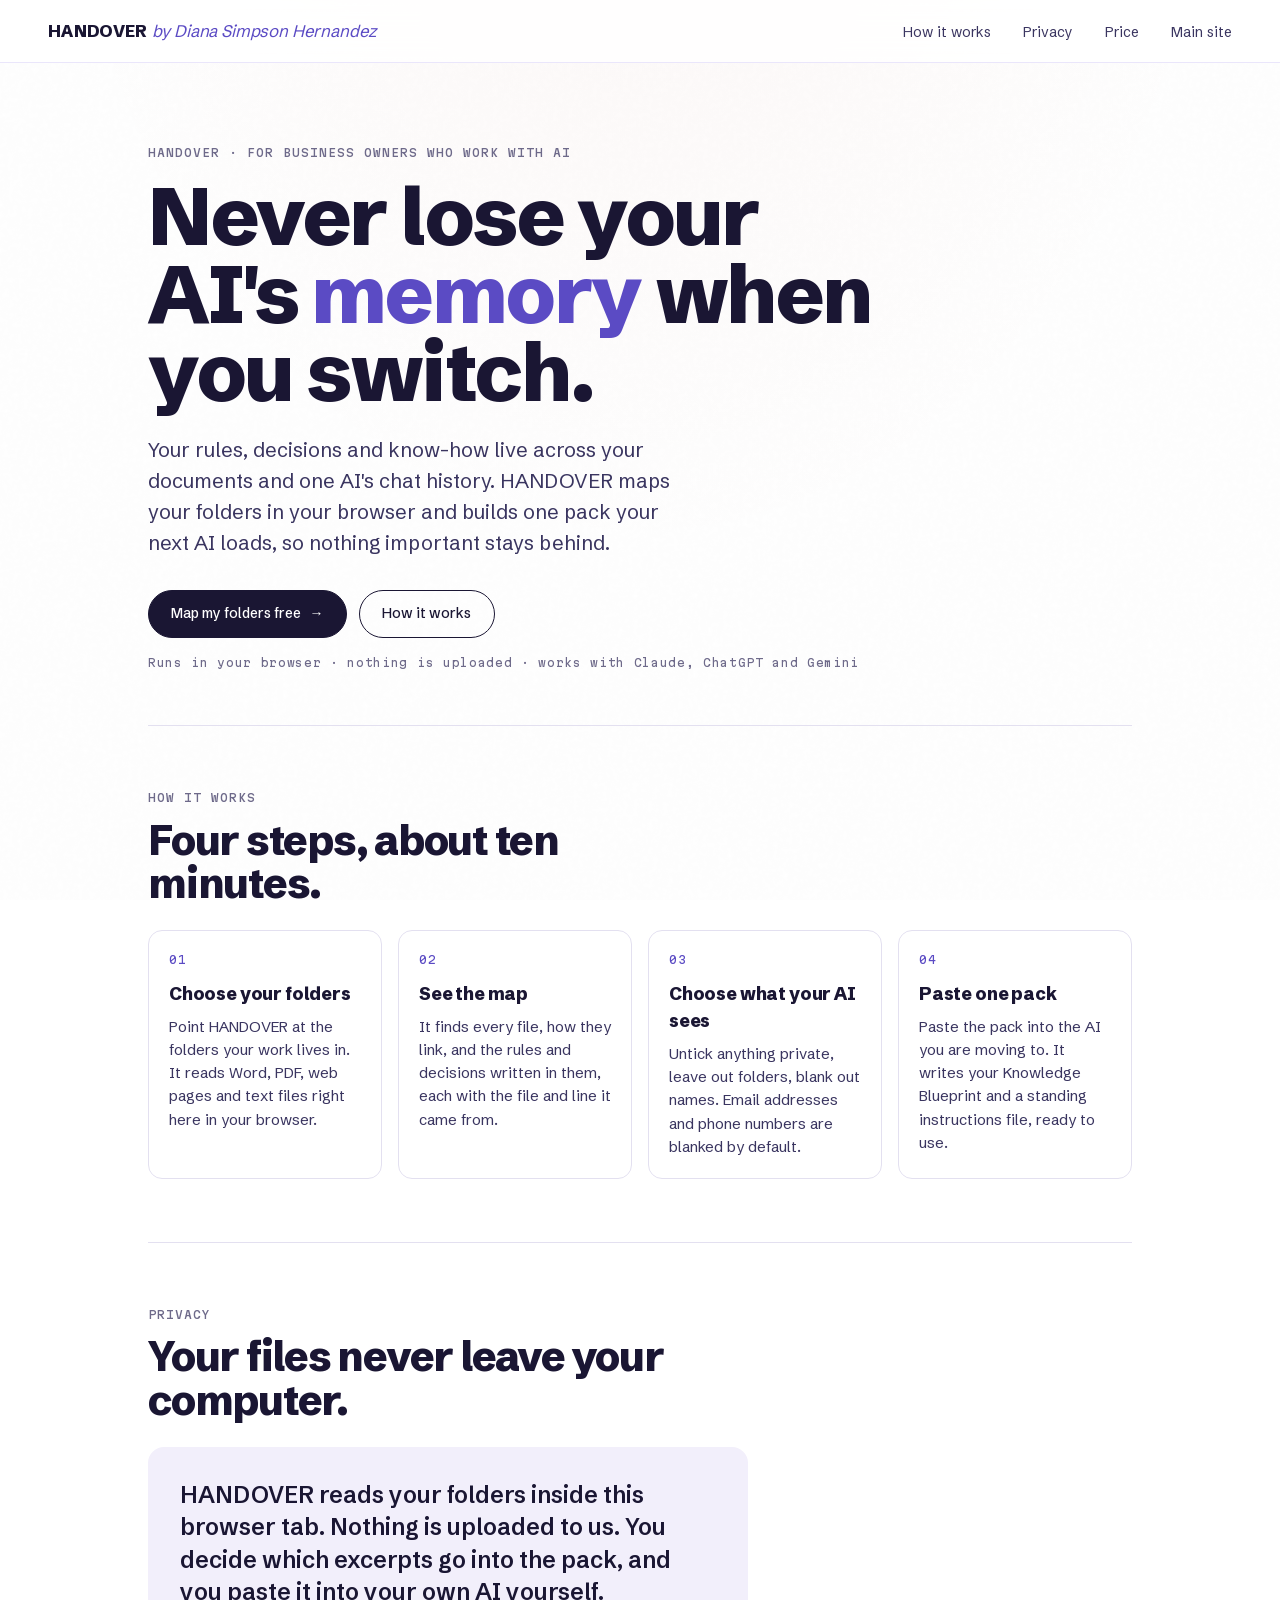
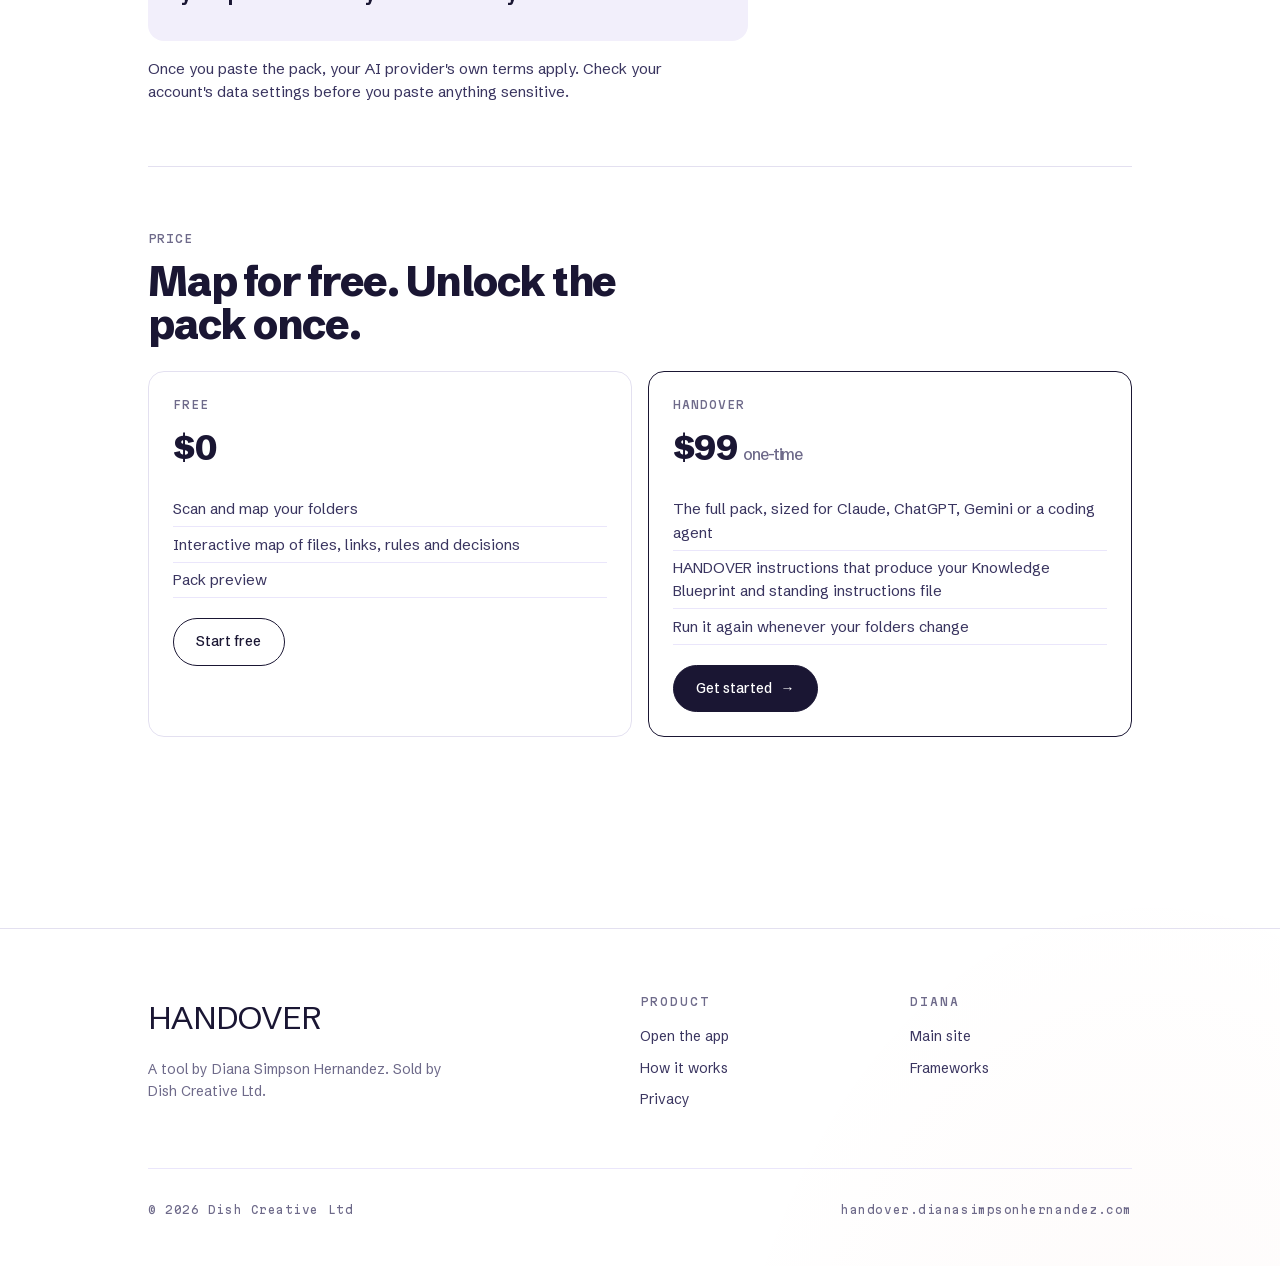
==== index.html @ c53a6328 "HANDOVER v0.1" ====
<!DOCTYPE html>
<html lang="en">
<head>
<meta charset="UTF-8">
<meta name="viewport" content="width=device-width, initial-scale=1.0">
<title>HANDOVER — never lose your AI's memory when you switch models</title>
<meta name="description" content="HANDOVER maps your folders in your browser and builds one pack your next AI loads, so your rules, decisions and know-how move with you. Nothing is uploaded.">
<meta property="og:title" content="HANDOVER — never lose your AI's memory when you switch models">
<meta property="og:description" content="Map your folders in your browser. Paste one pack into your next AI. Nothing is uploaded.">
<link rel="icon" href="/favicon.ico">
<link rel="stylesheet" href="/assets/css/main.css">
<link rel="stylesheet" href="/assets/css/handover.css">
</head>
<body>
<nav class="nav">
  <div class="nav-inner">
    <a href="/" class="nav-mark"><b>HANDOVER</b> <span>by Diana Simpson Hernandez</span></a>
    <ul class="nav-links">
      <li><a href="#how">How it works</a></li>
      <li><a href="#privacy">Privacy</a></li>
      <li><a href="#price">Price</a></li>
      <li><a href="https://dianasimpsonhernandez.com/">Main site</a></li>
    </ul>
  </div>
</nav>

<main class="wrap">
  <section class="hx-hero">
    <div class="eyebrow">HANDOVER · for business owners who work with AI</div>
    <h1>Never lose your AI's <em>memory</em> when you switch.</h1>
    <p class="lead">Your rules, decisions and know-how live across your documents and one AI's chat history. HANDOVER maps your folders in your browser and builds one pack your next AI loads, so nothing important stays behind.</p>
    <div class="hx-cta">
      <a class="btn btn-primary" href="/app/">Map my folders free <span class="arrow">→</span></a>
      <a class="btn" href="#how">How it works</a>
    </div>
    <p class="hx-note" style="margin-top:1rem">Runs in your browser · nothing is uploaded · works with Claude, ChatGPT and Gemini</p>
  </section>

  <section class="hx-section" id="how">
    <div class="eyebrow">How it works</div>
    <h2>Four steps, about ten minutes.</h2>
    <div class="hx-steps">
      <div class="hx-step"><h3>Choose your folders</h3><p>Point HANDOVER at the folders your work lives in. It reads Word, PDF, web pages and text files right here in your browser.</p></div>
      <div class="hx-step"><h3>See the map</h3><p>It finds every file, how they link, and the rules and decisions written in them, each with the file and line it came from.</p></div>
      <div class="hx-step"><h3>Choose what your AI sees</h3><p>Untick anything private, leave out folders, blank out names. Email addresses and phone numbers are blanked by default.</p></div>
      <div class="hx-step"><h3>Paste one pack</h3><p>Paste the pack into the AI you are moving to. It writes your Knowledge Blueprint and a standing instructions file, ready to use.</p></div>
    </div>
  </section>

  <section class="hx-section" id="privacy">
    <div class="eyebrow">Privacy</div>
    <h2>Your files never leave your computer.</h2>
    <p class="hx-promise">HANDOVER reads your folders inside this browser tab. Nothing is uploaded to us. You decide which excerpts go into the pack, and you paste it into your own AI yourself.</p>
    <p style="margin-top:1rem;color:var(--ink-soft);max-width:60ch;font-size:15px">Once you paste the pack, your AI provider's own terms apply. Check your account's data settings before you paste anything sensitive.</p>
  </section>

  <section class="hx-section" id="price">
    <div class="eyebrow">Price</div>
    <h2>Map for free. Unlock the pack once.</h2>
    <div class="hx-price">
      <div class="hx-tier">
        <div class="eyebrow">Free</div>
        <div class="amt">$0</div>
        <ul><li>Scan and map your folders</li><li>Interactive map of files, links, rules and decisions</li><li>Pack preview</li></ul>
        <a class="btn" href="/app/">Start free</a>
      </div>
      <div class="hx-tier pro">
        <div class="eyebrow">HANDOVER</div>
        <div class="amt">$99 <span style="font-size:1rem;font-weight:500;color:var(--muted)">one-time</span></div>
        <ul><li>The full pack, sized for Claude, ChatGPT, Gemini or a coding agent</li><li>HANDOVER instructions that produce your Knowledge Blueprint and standing instructions file</li><li>Run it again whenever your folders change</li></ul>
        <a class="btn btn-primary" href="/app/">Get started <span class="arrow">→</span></a>
      </div>
    </div>
  </section>
</main>

<footer class="footer">
  <div class="wrap">
    <div class="footer-grid" style="grid-template-columns:2fr 1fr 1fr">
      <div>
        <div class="footer-mark">HANDOVER</div>
        <p style="font-size:14px;color:var(--muted);max-width:34ch">A tool by Diana Simpson Hernandez. Sold by Dish Creative Ltd.</p>
      </div>
      <div><h4>Product</h4><ul><li><a href="/app/">Open the app</a></li><li><a href="#how">How it works</a></li><li><a href="#privacy">Privacy</a></li></ul></div>
      <div><h4>Diana</h4><ul><li><a href="https://dianasimpsonhernandez.com/">Main site</a></li><li><a href="https://frameworks.dianasimpsonhernandez.com/">Frameworks</a></li></ul></div>
    </div>
    <div class="footer-meta"><span>© 2026 Dish Creative Ltd</span><span>handover.dianasimpsonhernandez.com</span></div>
  </div>
</footer>
</body>
</html>
---- assets/css/main.css ----
/* ============================================
   DIANA SIMPSON HERNANDEZ — DESIGN SYSTEM
   Editorial · Minimal · AI-Native
   ============================================ */

@import url('/assets/fonts/fonts.css');

:root {
  --font-display: 'Schibsted Grotesk', system-ui, sans-serif;
  --font-body: 'Schibsted Grotesk', -apple-system, sans-serif;
  --font-mono: 'Martian Mono', ui-monospace, monospace;

  --paper: #ffffff;
  --paper-warm: #F2EFFB;
  --ink: #1A1633;
  --ink-soft: #3A3560;
  --muted: #6E6A8A;
  --rule: #E3E0F0;
  --rule-soft: #EAE6FB;
  --accent: #5B4BC4; --coral: #F96167; --coral-ink: #B3252B; --violet: #8A7BE8; --pop: #D9D1FF;
  --accent-soft: #EAE6FB;

  --max-w: 1280px;
  --gutter: clamp(1.25rem, 4vw, 3rem);
  --ease: cubic-bezier(0.2, 0.6, 0.2, 1);
}

* { box-sizing: border-box; margin: 0; padding: 0; }

html {
  scroll-behavior: smooth;
  -webkit-font-smoothing: antialiased;
  -moz-osx-font-smoothing: grayscale;
}

body {
  font-family: var(--font-body);
  font-weight: 400;
  font-size: 17px;
  line-height: 1.55;
  color: var(--ink);
  background: var(--paper);
  background-image:
    radial-gradient(ellipse 80% 50% at 50% -10%, rgba(200,70,44,0.04), transparent 60%),
    radial-gradient(ellipse 60% 40% at 90% 110%, rgba(200,70,44,0.03), transparent 60%);
  min-height: 100vh;
  overflow-x: hidden;
}

body::before {
  content: '';
  position: fixed;
  inset: 0;
  pointer-events: none;
  z-index: 1;
  opacity: 0.4;
  background-image: url("data:image/svg+xml,%3Csvg viewBox='0 0 200 200' xmlns='http://www.w3.org/2000/svg'%3E%3Cfilter id='n'%3E%3CfeTurbulence type='fractalNoise' baseFrequency='0.9' numOctaves='2'/%3E%3CfeColorMatrix values='0 0 0 0 0.1, 0 0 0 0 0.1, 0 0 0 0 0.1, 0 0 0 0.05 0'/%3E%3C/filter%3E%3Crect width='100%25' height='100%25' filter='url(%23n)'/%3E%3C/svg%3E");
  mix-blend-mode: multiply;
}

a { color: inherit; text-decoration: none; }

.container {
  max-width: var(--max-w);
  margin: 0 auto;
  padding: 0 var(--gutter);
  position: relative;
  z-index: 2;
}

.eyebrow {
  font-family: var(--font-mono);
  font-size: 11px;
  font-weight: 500;
  letter-spacing: 0.18em;
  text-transform: uppercase;
  color: var(--muted);
}

.lede {
  font-family: var(--font-display);
  font-weight: 300;
  font-size: clamp(1.25rem, 2.2vw, 1.6rem);
  line-height: 1.35;
  font-style: italic;
  color: var(--ink-soft);
}

/* NAV */
.nav {
  position: sticky;
  top: 0;
  z-index: 100;
  backdrop-filter: blur(12px);
  -webkit-backdrop-filter: blur(12px);
  background: rgba(246, 244, 239, 0.78);
  border-bottom: 1px solid var(--rule-soft);
}
.nav-inner {
  display: flex;
  align-items: center;
  justify-content: space-between;
  padding: 1.1rem var(--gutter);
  max-width: var(--max-w);
  margin: 0 auto;
}
.nav-mark {
  font-family: var(--font-display);
  font-weight: 400;
  font-size: 1.05rem;
  letter-spacing: -0.01em;
}
.nav-mark span { font-style: italic; color: var(--accent); }
.nav-links {
  display: flex;
  gap: 2rem;
  list-style: none;
}
.nav-links a {
  font-size: 14px;
  color: var(--ink-soft);
  position: relative;
  transition: color 0.2s var(--ease);
}
.nav-links a:hover { color: var(--accent); }
.nav-links a::after {
  content: '';
  position: absolute;
  left: 0; bottom: -4px;
  width: 0; height: 1px;
  background: var(--accent);
  transition: width 0.3s var(--ease);
}
.nav-links a:hover::after { width: 100%; }
@media (max-width: 720px) {
  .nav-links { display: none; }
}

/* BUTTONS */
.btn {
  display: inline-flex;
  align-items: center;
  gap: 0.5rem;
  padding: 0.75rem 1.4rem;
  border: 1px solid var(--ink);
  border-radius: 999px;
  font-size: 14px;
  font-weight: 500;
  background: transparent;
  color: var(--ink);
  cursor: pointer;
  transition: all 0.25s var(--ease);
  font-family: var(--font-body);
}
.btn:hover {
  background: var(--ink);
  color: var(--paper);
  transform: translateY(-1px);
}
.btn-primary {
  background: var(--ink);
  color: var(--paper);
}
.btn-primary:hover {
  background: var(--accent);
  border-color: var(--accent);
}
.btn .arrow { transition: transform 0.25s var(--ease); }
.btn:hover .arrow { transform: translateX(3px); }

/* FOOTER */
.footer {
  margin-top: 8rem;
  padding: 4rem 0 3rem;
  border-top: 1px solid var(--rule);
}
.footer-grid {
  display: grid;
  grid-template-columns: 2fr 1fr 1fr 1fr;
  gap: 3rem;
}
@media (max-width: 720px) {
  .footer-grid { grid-template-columns: 1fr 1fr; gap: 2rem; }
  .footer-grid > * { min-width: 0; }
}
@media (max-width: 480px) {
  .footer-grid { grid-template-columns: 1fr; }
}
.footer h4 {
  font-family: var(--font-mono);
  font-size: 11px;
  font-weight: 500;
  letter-spacing: 0.18em;
  text-transform: uppercase;
  color: var(--muted);
  margin-bottom: 1rem;
}
.footer ul { list-style: none; }
.footer li { margin-bottom: 0.6rem; font-size: 14px; }
.footer a { color: var(--ink-soft); transition: color 0.2s; }
.footer a:hover { color: var(--accent); }
.footer-mark {
  font-family: var(--font-display);
  font-size: 2rem;
  font-weight: 300;
  letter-spacing: -0.02em;
  margin-bottom: 1rem;
}
.footer-mark span { font-style: italic; color: var(--accent); }
.footer-meta {
  display: flex;
  justify-content: space-between;
  margin-top: 3rem;
  padding-top: 2rem;
  border-top: 1px solid var(--rule-soft);
  font-family: var(--font-mono);
  font-size: 11px;
  color: var(--muted);
  letter-spacing: 0.05em;
}

/* ANIMATIONS */
@keyframes rise {
  from { opacity: 0; transform: translateY(24px); }
  to { opacity: 1; transform: translateY(0); }
}
.reveal { opacity: 0; animation: rise 0.9s var(--ease) forwards; }
.reveal-1 { animation-delay: 0.05s; }
.reveal-2 { animation-delay: 0.18s; }
.reveal-3 { animation-delay: 0.32s; }
.reveal-4 { animation-delay: 0.46s; }
.reveal-5 { animation-delay: 0.6s; }

.fade-up {
  opacity: 0;
  transform: translateY(30px);
  transition: opacity 0.8s var(--ease), transform 0.8s var(--ease);
}
.fade-up.in-view {
  opacity: 1;
  transform: translateY(0);
}

::selection { background: var(--accent); color: var(--paper); }

/* ── v2 register overrides (Schibsted Grotesk + Martian Mono) ── */
h1, h2, h3, .hero h1 { font-weight: 800; font-variation-settings: normal; letter-spacing: -0.03em; }
.hero h1 em, h2 em, h3 em, em { font-style: normal; font-weight: 800; color: var(--accent); }
.eyebrow, .tag, .framework-num, .framework-meta, .filter-pill, .filter-count, .hero-meta { font-family: var(--font-mono); font-size: 0.7rem; letter-spacing: 0.09em; }
---- assets/css/handover.css ----
/* HANDOVER — product styles on top of the DSH design system (main.css). Tokens only from main.css. */
.wrap { max-width: 1080px; margin: 0 auto; padding: 0 var(--gutter); position: relative; z-index: 2; }
.nav-mark b { font-weight: 800; letter-spacing: 0.02em; }
.nav { background: rgba(255, 255, 255, 0.82); }

/* hero */
.hx-hero { padding: clamp(3rem, 9vh, 6.5rem) 0 clamp(2.5rem, 6vh, 4rem); }
.hx-hero h1 { font-size: clamp(2.4rem, 6.4vw, 5.2rem); line-height: 0.95; margin: 1rem 0 1.5rem; max-width: 14ch; }
.hx-hero p.lead { font-size: clamp(1.05rem, 1.6vw, 1.25rem); color: var(--ink-soft); max-width: 46ch; line-height: 1.55; }
.hx-cta { display: flex; flex-wrap: wrap; gap: 0.75rem; margin-top: 2rem; align-items: center; }
.hx-note { font-family: var(--font-mono); font-size: 0.7rem; letter-spacing: 0.06em; color: var(--muted); }

/* sections */
.hx-section { padding: clamp(2.5rem, 7vh, 4.5rem) 0; border-top: 1px solid var(--rule); }
.hx-section h2 { font-size: clamp(1.7rem, 3.4vw, 2.6rem); line-height: 1.05; margin: 0.75rem 0 1.5rem; max-width: 22ch; }
.hx-steps { display: grid; grid-template-columns: repeat(auto-fit, minmax(210px, 1fr)); gap: 1rem; counter-reset: s; }
.hx-step { border: 1px solid var(--rule); border-radius: 14px; padding: 1.25rem; background: var(--paper); }
.hx-step::before { counter-increment: s; content: "0" counter(s); font-family: var(--font-mono); font-size: 0.72rem;
  color: var(--accent); letter-spacing: 0.08em; display: block; margin-bottom: 0.75rem; }
.hx-step h3 { font-size: 1.1rem; letter-spacing: -0.01em; margin-bottom: 0.4rem; }
.hx-step p { font-size: 15px; color: var(--ink-soft); }
.hx-promise { background: var(--paper-warm); border-radius: 16px; padding: clamp(1.25rem, 3vw, 2rem);
  font-size: clamp(1.1rem, 2vw, 1.45rem); line-height: 1.4; font-weight: 600; max-width: 40ch; }
.hx-price { display: flex; flex-wrap: wrap; gap: 1rem; align-items: stretch; }
.hx-tier { flex: 1 1 260px; border: 1px solid var(--rule); border-radius: 16px; padding: 1.5rem; }
.hx-tier.pro { border-color: var(--ink); }
.hx-tier .amt { font-size: 2.2rem; font-weight: 800; letter-spacing: -0.03em; margin: 0.5rem 0; }
.hx-tier ul { list-style: none; margin: 1rem 0 1.25rem; font-size: 15px; color: var(--ink-soft); }
.hx-tier li { padding: 0.35rem 0; border-bottom: 1px solid var(--rule-soft); }

/* app */
.app-head { padding: 2.5rem 0 1.5rem; }
.app-head h1 { font-size: clamp(1.9rem, 4.4vw, 3rem); line-height: 1; margin: 0.6rem 0 0.75rem; }
.app-head p { color: var(--ink-soft); max-width: 60ch; }
.stepper { display: flex; gap: 0.5rem; flex-wrap: wrap; margin: 1.25rem 0 1.5rem; }
.stepper span { font-family: var(--font-mono); font-size: 0.68rem; letter-spacing: 0.08em; padding: 0.4rem 0.7rem;
  border-radius: 999px; border: 1px solid var(--rule); color: var(--muted); }
.stepper span.on { border-color: var(--ink); color: var(--ink); }
.stepper span.done { background: var(--accent-soft); border-color: var(--accent-soft); color: var(--accent); }
.card { border: 1px solid var(--rule); border-radius: 16px; padding: clamp(1rem, 2.6vw, 1.75rem); background: var(--paper);
  margin-bottom: 1.25rem; min-width: 0; }
.card h2 { font-size: 1.35rem; letter-spacing: -0.02em; margin-bottom: 0.4rem; }
.card > p { color: var(--ink-soft); font-size: 15px; }
.drop { border: 1.5px dashed var(--violet); border-radius: 14px; padding: clamp(1.5rem, 5vw, 3rem); text-align: center;
  background: var(--paper-warm); margin-top: 1rem; }
.drop.over { background: var(--accent-soft); }
.drop input { display: none; }
.privacy-line { display: flex; gap: 0.6rem; align-items: flex-start; font-size: 14px; color: var(--ink-soft); margin-top: 1rem; }
.privacy-line::before { content: ""; flex: 0 0 8px; height: 8px; margin-top: 0.45rem; border-radius: 50%; background: var(--coral); }
.progress { height: 6px; border-radius: 99px; background: var(--rule-soft); overflow: hidden; margin: 1rem 0 0.5rem; }
.progress i { display: block; height: 100%; width: 0; background: var(--accent); transition: width 0.3s var(--ease); }
.status { font-family: var(--font-mono); font-size: 0.72rem; color: var(--muted); letter-spacing: 0.04em; min-height: 1.2em; }
.kpis { display: grid; grid-template-columns: repeat(auto-fit, minmax(120px, 1fr)); gap: 0.6rem; margin: 1rem 0; }
.kpi { border: 1px solid var(--rule); border-radius: 12px; padding: 0.7rem 0.85rem; }
.kpi b { display: block; font-size: 1.5rem; font-weight: 800; letter-spacing: -0.02em; }
.kpi span { font-family: var(--font-mono); font-size: 0.62rem; letter-spacing: 0.08em; color: var(--muted); text-transform: uppercase; }
.row { display: flex; flex-wrap: wrap; gap: 0.75rem; align-items: center; }
.field { display: flex; flex-direction: column; gap: 0.35rem; flex: 1 1 220px; min-width: 0; }
.field label, .lbl { font-family: var(--font-mono); font-size: 0.66rem; letter-spacing: 0.08em; text-transform: uppercase; color: var(--muted); }
select, textarea, input[type=text] { font: inherit; font-size: 15px; padding: 0.6rem 0.75rem; border: 1px solid var(--rule);
  border-radius: 10px; background: #fff; color: var(--ink); width: 100%; min-width: 0; }
textarea { min-height: 4.5rem; resize: vertical; }
.check { display: flex; gap: 0.5rem; align-items: center; font-size: 15px; }
.chips { display: flex; flex-wrap: wrap; gap: 0.4rem; }
.chip { display: inline-flex; gap: 0.4rem; align-items: center; padding: 0.35rem 0.7rem; border: 1px solid var(--rule);
  border-radius: 999px; font-size: 13px; cursor: pointer; user-select: none; }
.chip input { accent-color: var(--accent); }
details.sec { border-top: 1px solid var(--rule-soft); padding: 0.75rem 0; }
details.sec summary { cursor: pointer; display: flex; justify-content: space-between; gap: 1rem; font-weight: 600; list-style: none; }
details.sec summary::-webkit-details-marker { display: none; }
details.sec summary .n { font-family: var(--font-mono); font-size: 0.7rem; color: var(--muted); white-space: nowrap; }
.items { list-style: none; margin-top: 0.6rem; }
.items li { display: flex; gap: 0.6rem; padding: 0.45rem 0; border-bottom: 1px solid var(--rule-soft); font-size: 14px; min-width: 0; }
.items li input { margin-top: 0.25rem; accent-color: var(--accent); flex: 0 0 auto; }
.items li div { min-width: 0; overflow-wrap: anywhere; }
.items li small { display: block; font-family: var(--font-mono); font-size: 0.66rem; color: var(--muted); margin-top: 0.15rem; }
.more { margin-top: 0.5rem; font-size: 13px; color: var(--accent); background: none; border: 0; cursor: pointer; font-family: inherit; }
.part { border: 1px solid var(--rule); border-radius: 12px; padding: 1rem; margin-top: 0.85rem; }
.part pre { font-family: var(--font-mono); font-size: 11.5px; line-height: 1.55; max-height: 280px; overflow: auto; white-space: pre-wrap;
  overflow-wrap: anywhere; background: var(--paper-warm); border-radius: 8px; padding: 0.85rem; margin: 0.75rem 0; }
.unlock { background: var(--ink); color: var(--paper); border-radius: 16px; padding: clamp(1.25rem, 3vw, 2rem); margin-top: 1rem; }
.unlock h3 { font-size: 1.4rem; margin-bottom: 0.4rem; }
.unlock p { color: rgba(255, 255, 255, 0.78); font-size: 15px; max-width: 52ch; }
.unlock .btn { border-color: var(--paper); color: var(--paper); }
.unlock .btn-primary { background: var(--coral); border-color: var(--coral); color: #fff; }
.unlock input[type=text] { background: rgba(255, 255, 255, 0.08); border-color: rgba(255, 255, 255, 0.25); color: #fff; }
.next ol { margin: 0.75rem 0 0 1.2rem; color: var(--ink-soft); font-size: 15px; }
.next li { padding: 0.25rem 0; }
.hidden { display: none !important; }
iframe.map { width: 100%; height: 760px; border: 1px solid var(--rule); border-radius: 12px; background: #fff; margin-top: 1rem; }
.btn:disabled { opacity: 0.4; cursor: not-allowed; transform: none; }
@media (max-width: 560px) { .btn { padding: 0.7rem 1.1rem; } iframe.map { height: 560px; } }
.card { scroll-margin-top: 84px; }
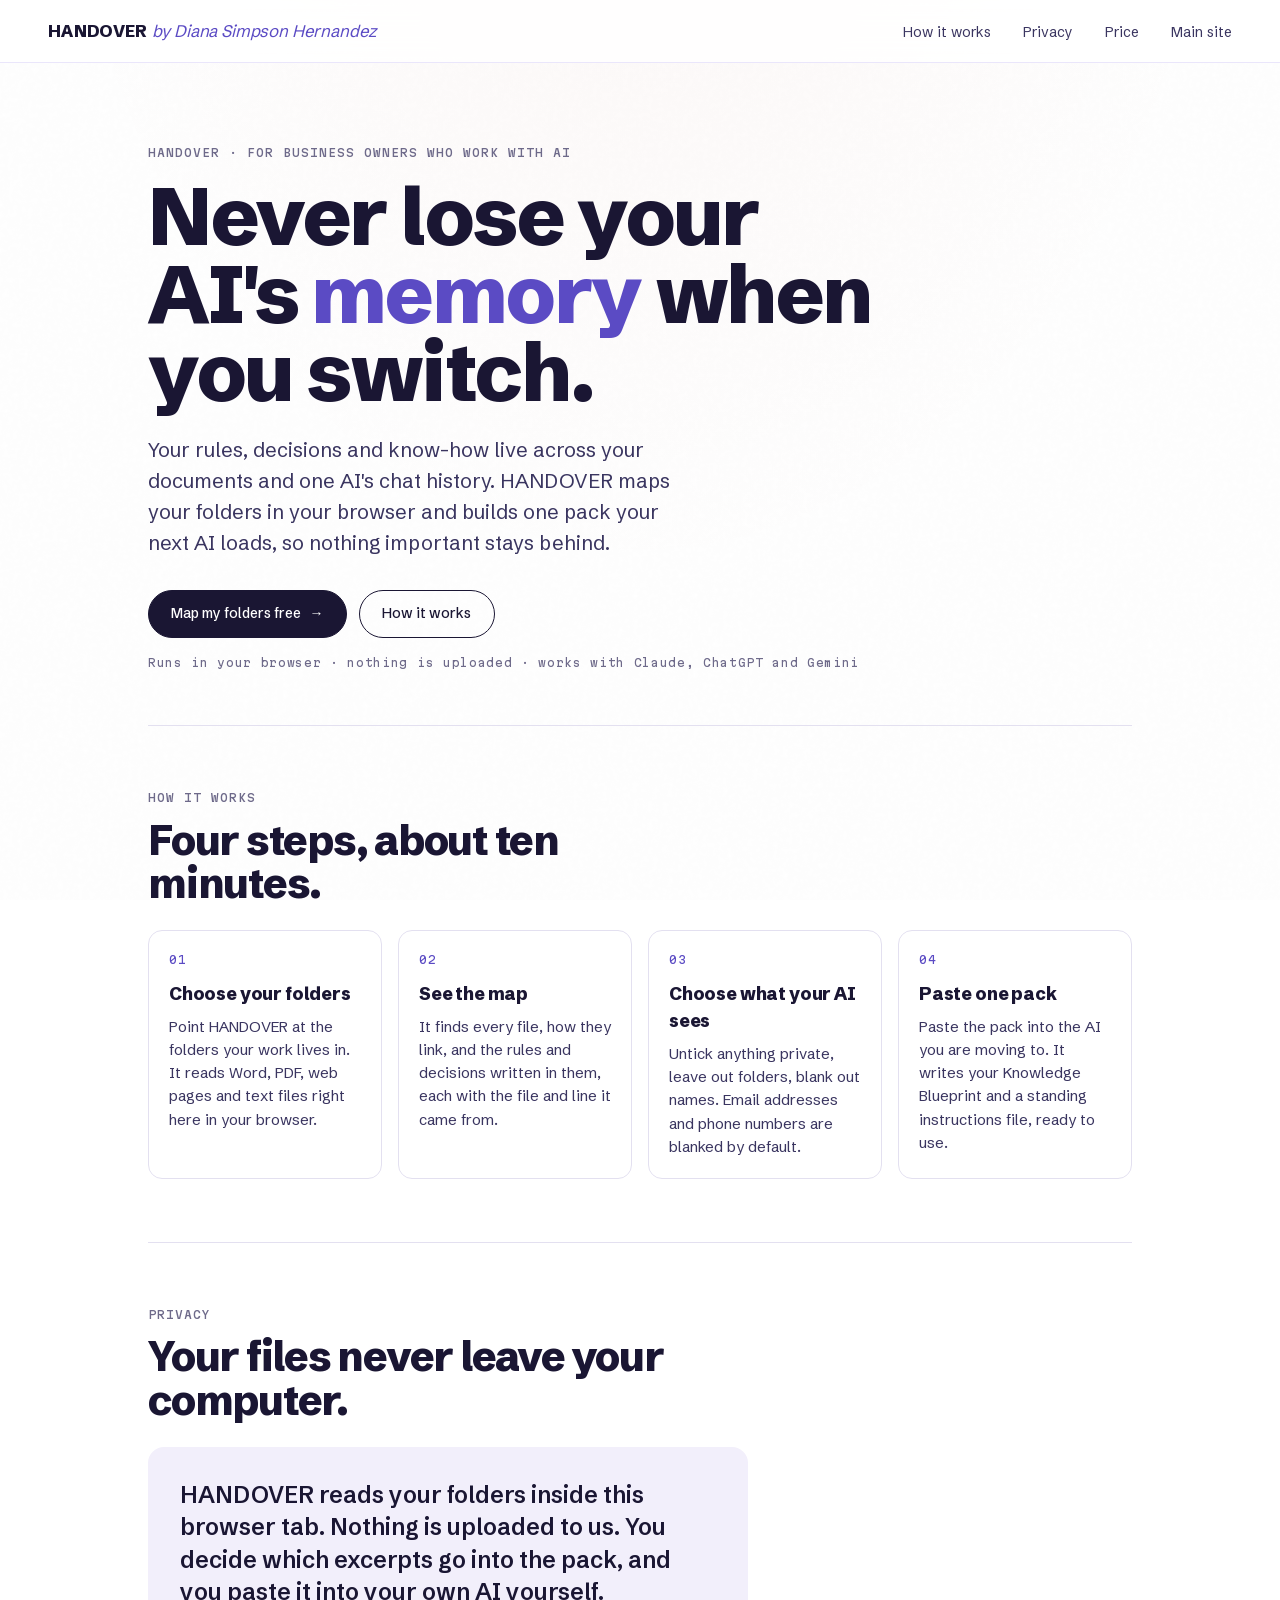
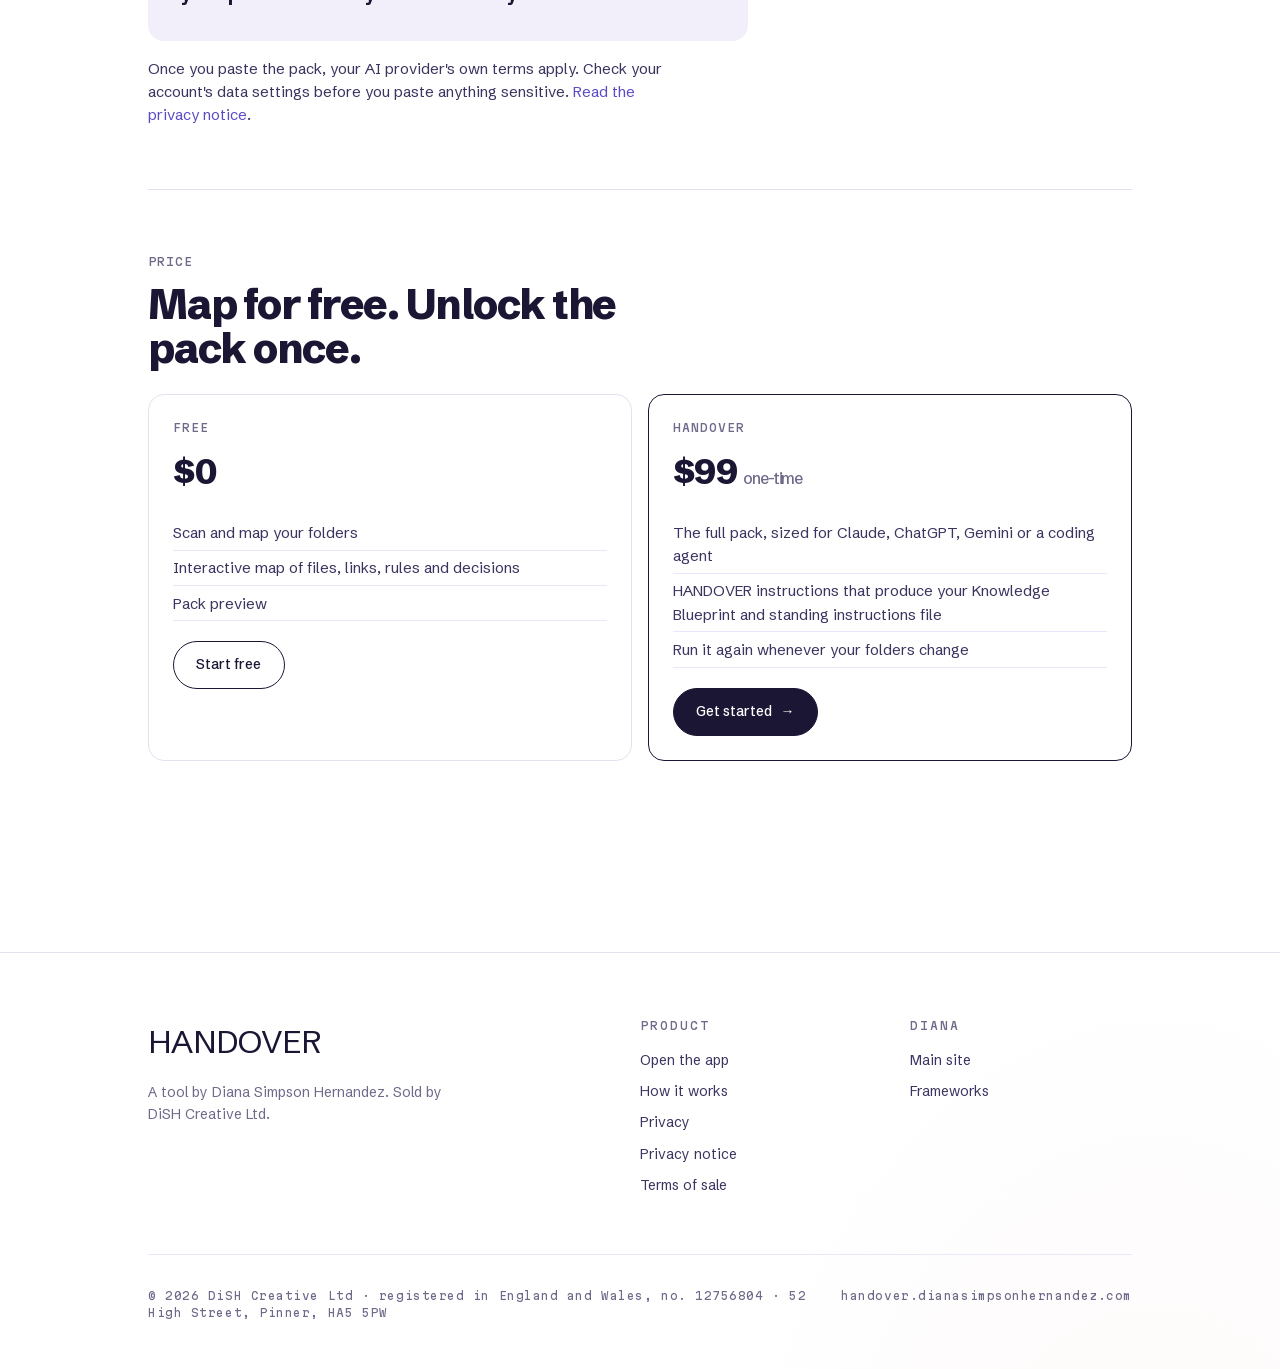
==== commit 9d139833: "HANDOVER r3: payment service live, checkout and privacy pages, config wired Drop r3 from the HANDOVE" ====
--- a/index.html
+++ b/index.html
@@ -51,7 +51,7 @@
     <div class="eyebrow">Privacy</div>
     <h2>Your files never leave your computer.</h2>
     <p class="hx-promise">HANDOVER reads your folders inside this browser tab. Nothing is uploaded to us. You decide which excerpts go into the pack, and you paste it into your own AI yourself.</p>
-    <p style="margin-top:1rem;color:var(--ink-soft);max-width:60ch;font-size:15px">Once you paste the pack, your AI provider's own terms apply. Check your account's data settings before you paste anything sensitive.</p>
+    <p style="margin-top:1rem;color:var(--ink-soft);max-width:60ch;font-size:15px">Once you paste the pack, your AI provider's own terms apply. Check your account's data settings before you paste anything sensitive. <a href="/privacy/" style="color:var(--accent)">Read the privacy notice</a>.</p>
   </section>
 
   <section class="hx-section" id="price">
@@ -79,12 +79,12 @@
     <div class="footer-grid" style="grid-template-columns:2fr 1fr 1fr">
       <div>
         <div class="footer-mark">HANDOVER</div>
-        <p style="font-size:14px;color:var(--muted);max-width:34ch">A tool by Diana Simpson Hernandez. Sold by Dish Creative Ltd.</p>
+        <p style="font-size:14px;color:var(--muted);max-width:34ch">A tool by Diana Simpson Hernandez. Sold by DiSH Creative Ltd.</p>
       </div>
-      <div><h4>Product</h4><ul><li><a href="/app/">Open the app</a></li><li><a href="#how">How it works</a></li><li><a href="#privacy">Privacy</a></li></ul></div>
+      <div><h4>Product</h4><ul><li><a href="/app/">Open the app</a></li><li><a href="#how">How it works</a></li><li><a href="#privacy">Privacy</a></li><li><a href="/privacy/">Privacy notice</a></li><li><a href="/terms/">Terms of sale</a></li></ul></div>
       <div><h4>Diana</h4><ul><li><a href="https://dianasimpsonhernandez.com/">Main site</a></li><li><a href="https://frameworks.dianasimpsonhernandez.com/">Frameworks</a></li></ul></div>
     </div>
-    <div class="footer-meta"><span>© 2026 Dish Creative Ltd</span><span>handover.dianasimpsonhernandez.com</span></div>
+    <div class="footer-meta"><span>© 2026 DiSH Creative Ltd · registered in England and Wales, no. 12756804 · 52 High Street, Pinner, HA5 5PW</span><span>handover.dianasimpsonhernandez.com</span></div>
   </div>
 </footer>
 </body>
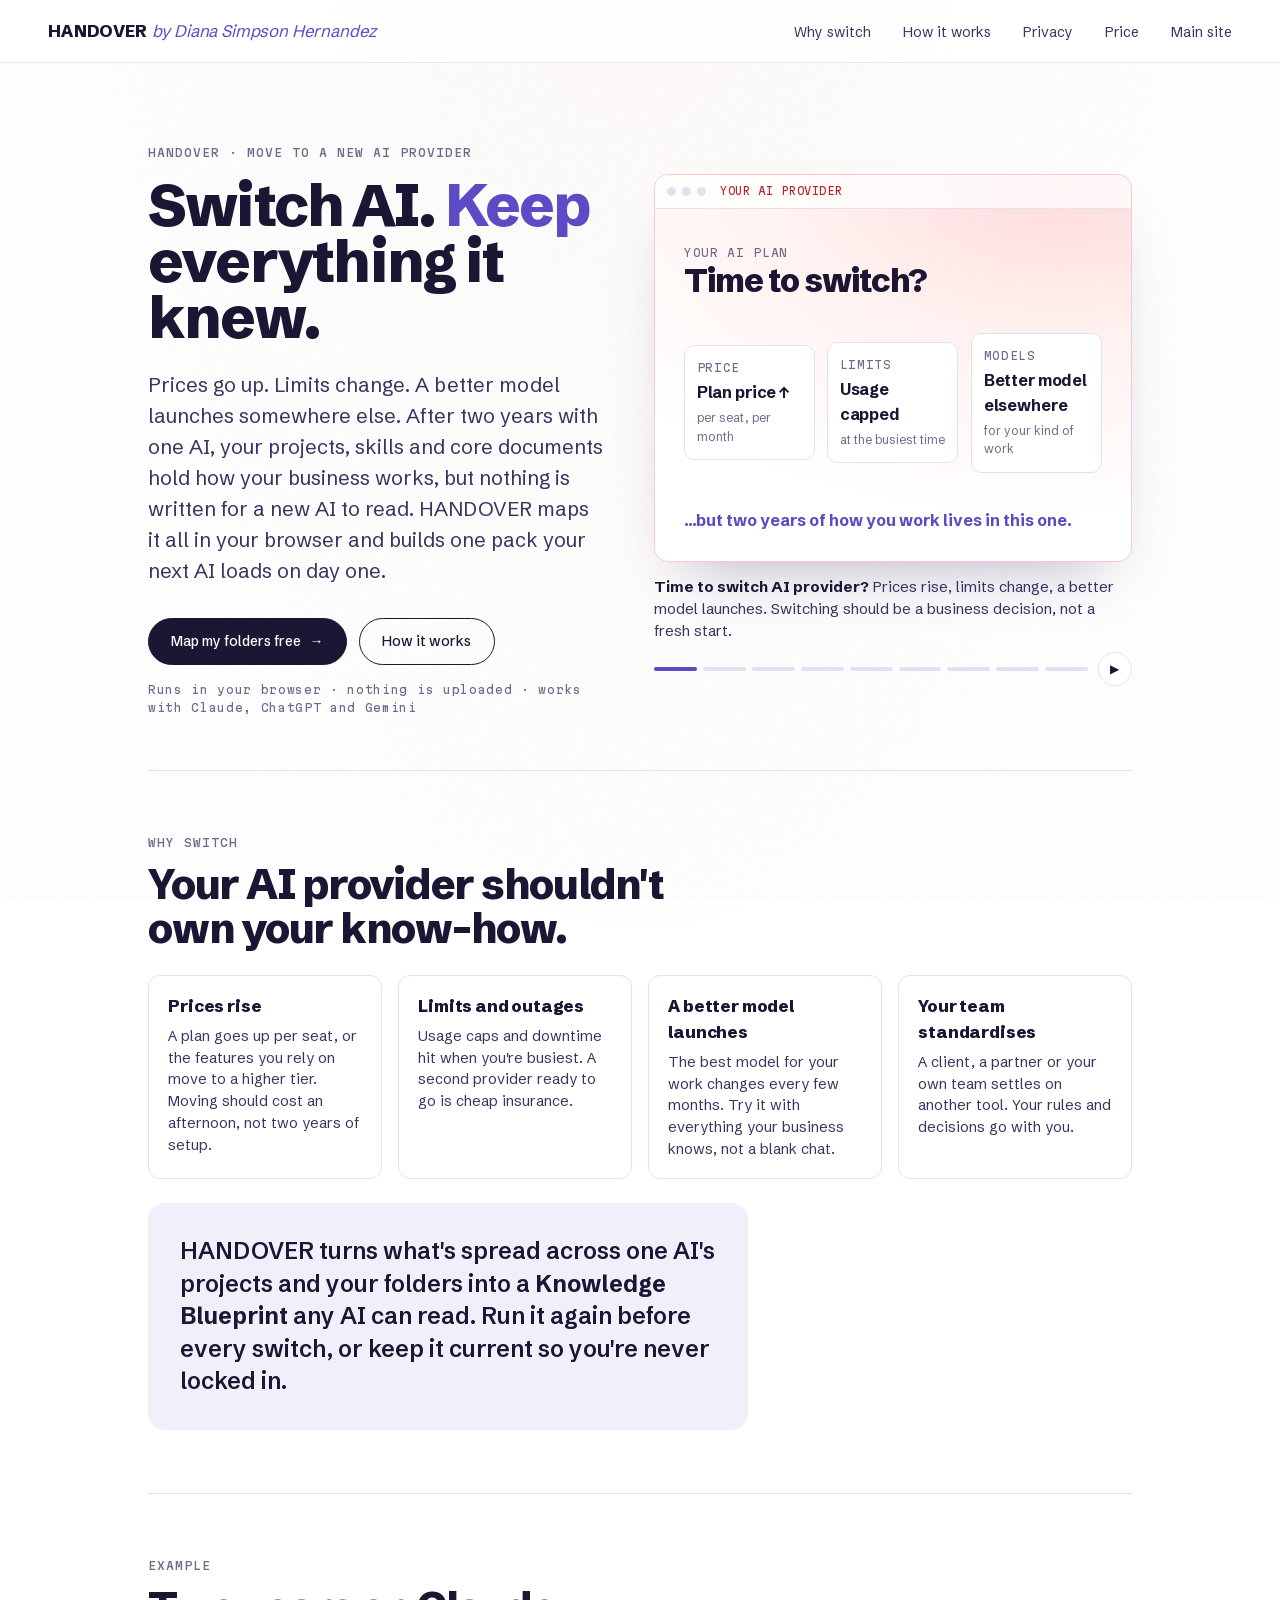
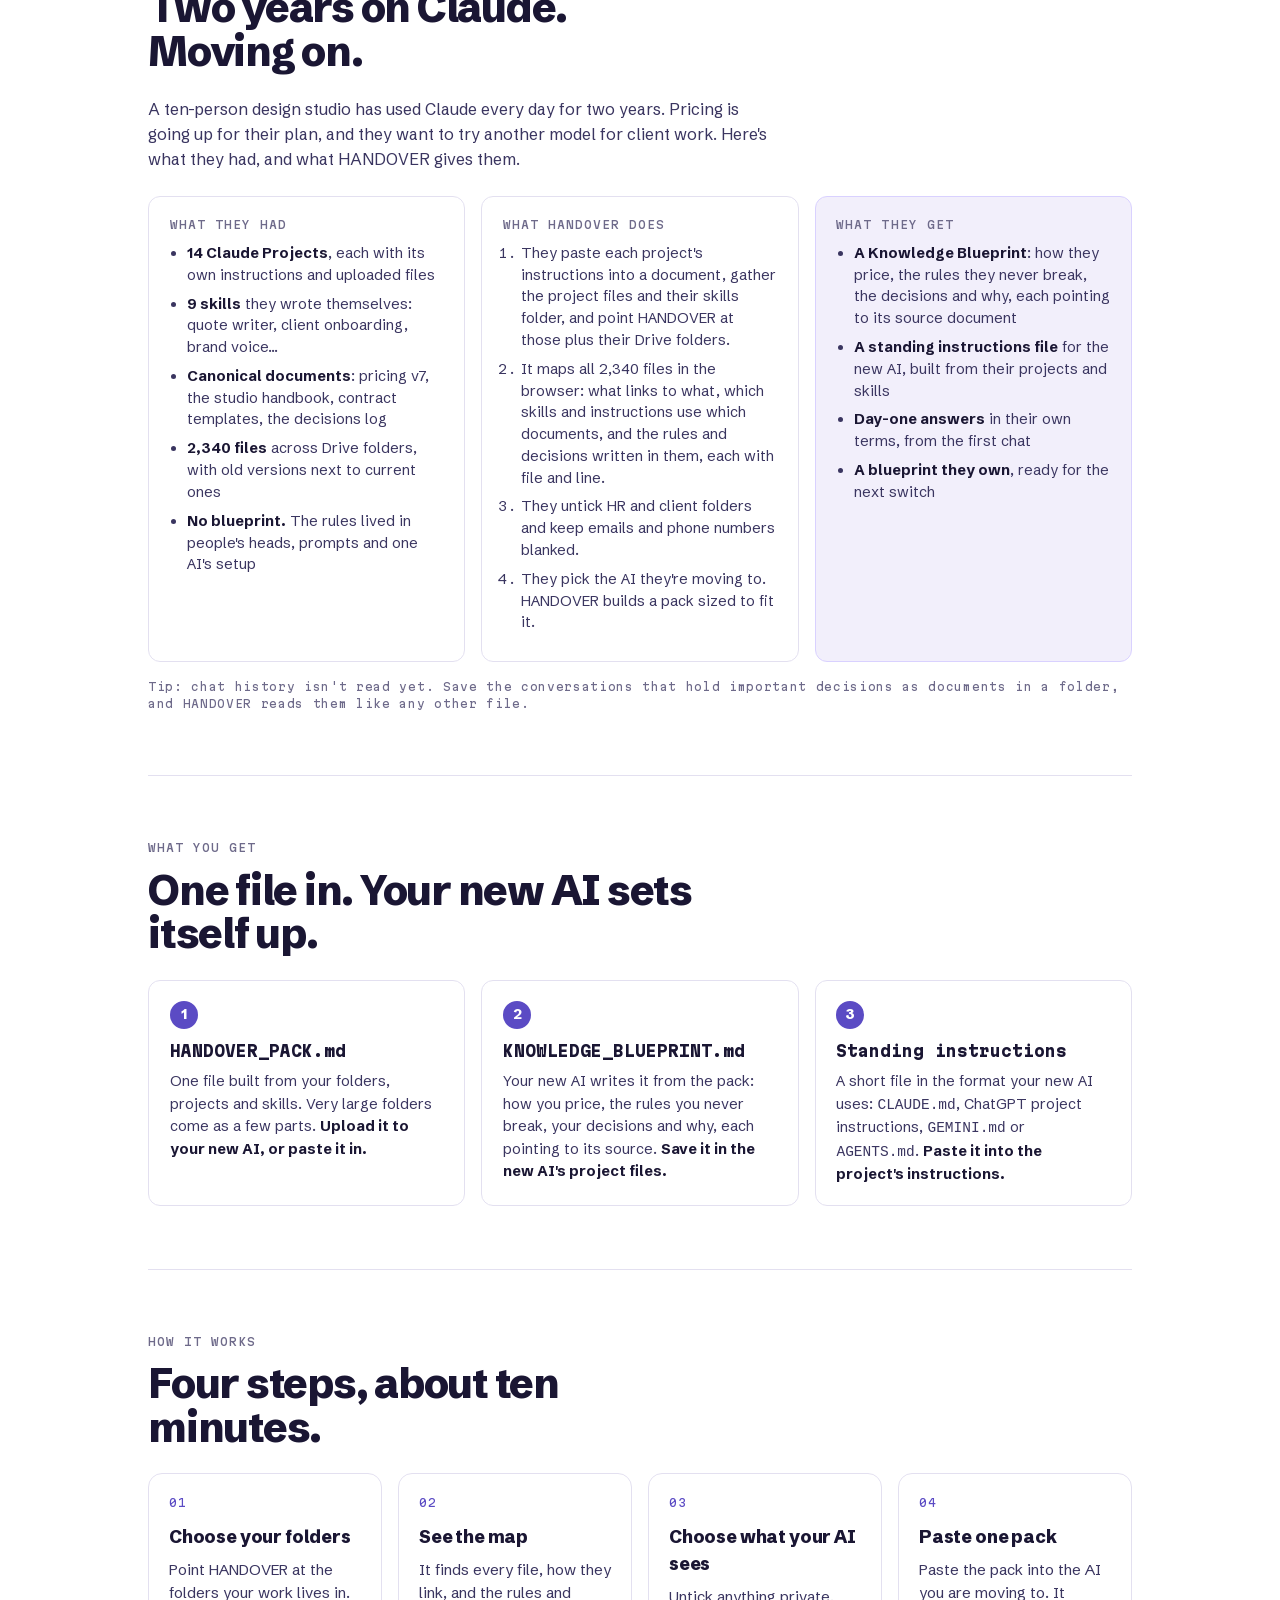
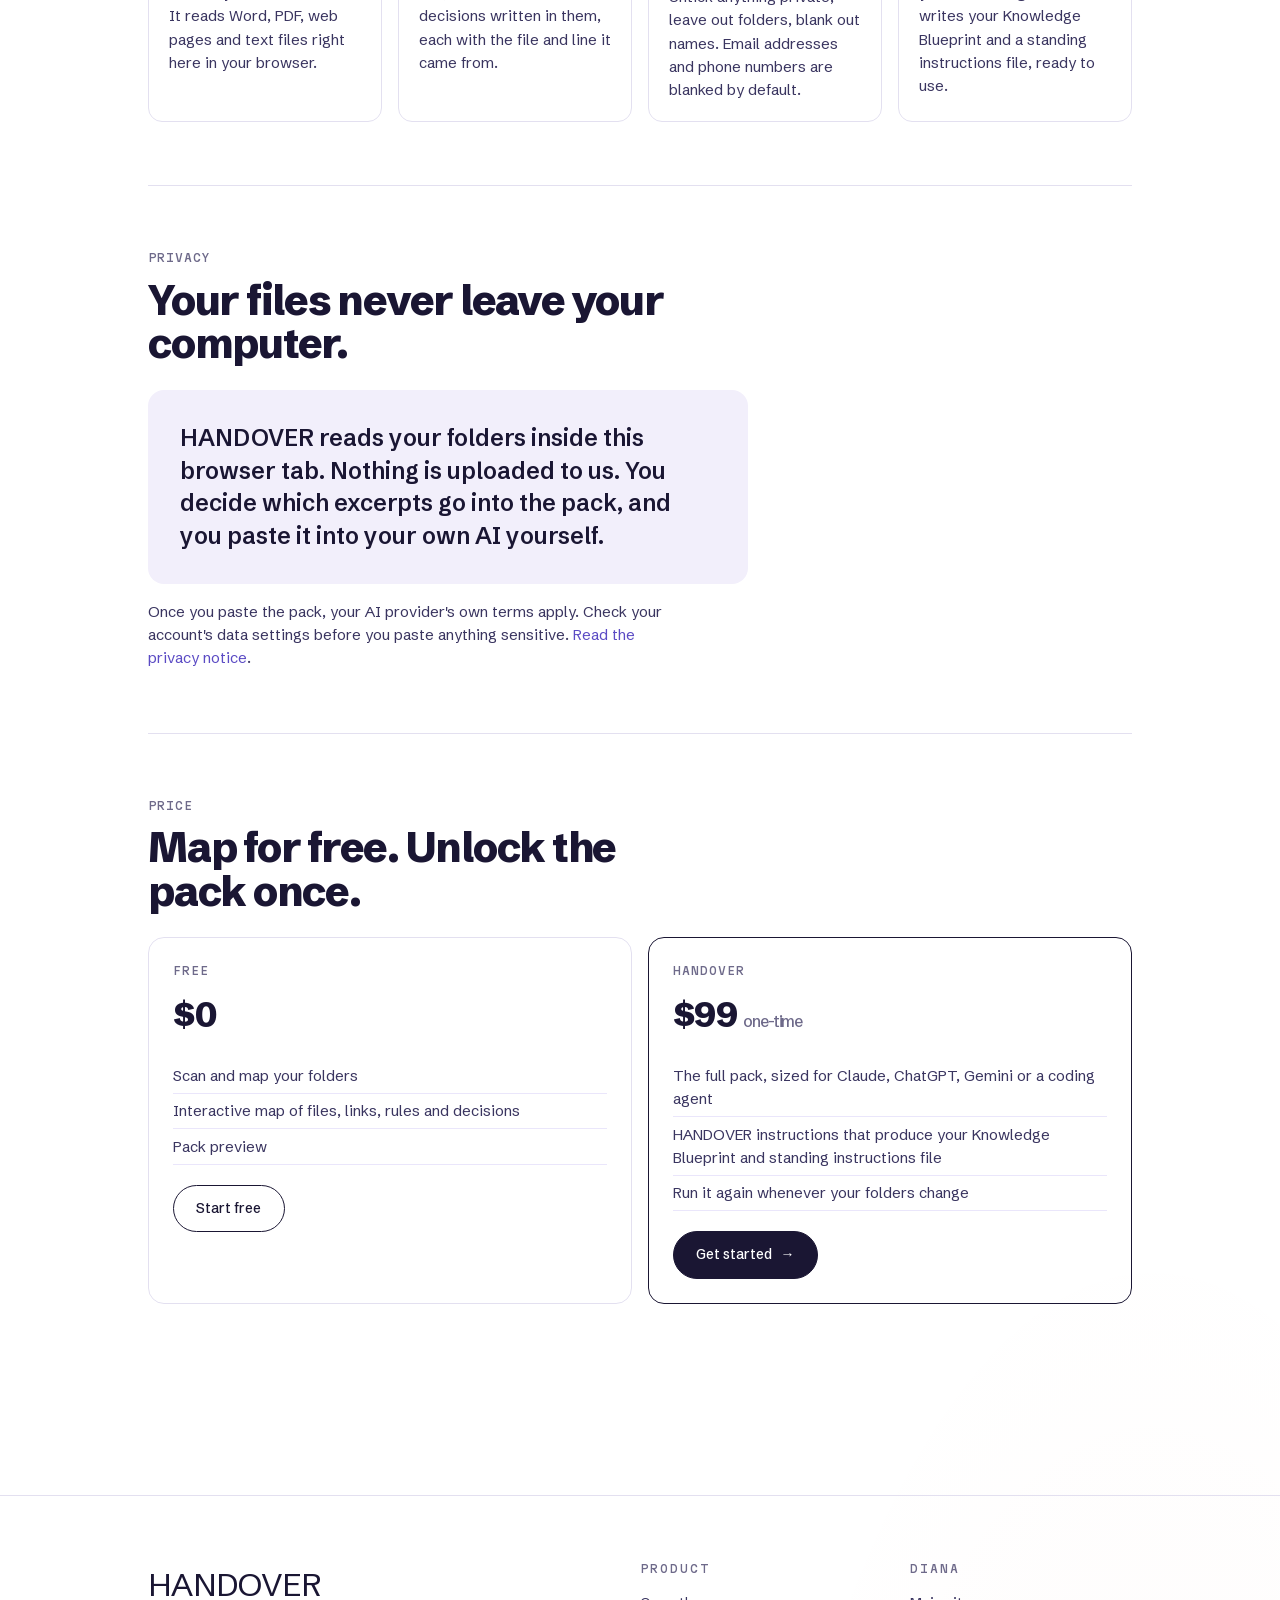
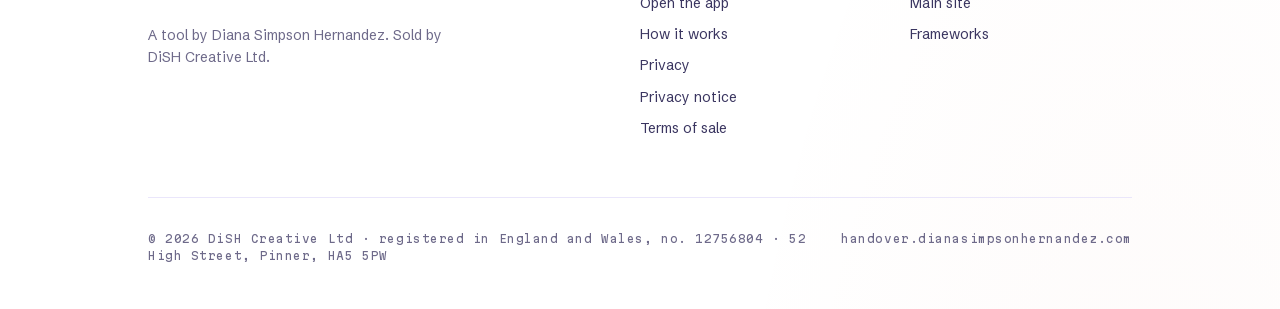
==== commit afae2c60: "HANDOVER r5: landing page for switching AI providers, walkthrough animation, what you get Drop r5 fr" ====
--- a/index.html
+++ b/index.html
@@ -3,19 +3,21 @@
 <head>
 <meta charset="UTF-8">
 <meta name="viewport" content="width=device-width, initial-scale=1.0">
-<title>HANDOVER — never lose your AI's memory when you switch models</title>
+<title>HANDOVER — switch AI providers without starting from zero</title>
 <meta name="description" content="HANDOVER maps your folders in your browser and builds one pack your next AI loads, so your rules, decisions and know-how move with you. Nothing is uploaded.">
-<meta property="og:title" content="HANDOVER — never lose your AI's memory when you switch models">
+<meta property="og:title" content="HANDOVER — switch AI providers without starting from zero">
 <meta property="og:description" content="Map your folders in your browser. Paste one pack into your next AI. Nothing is uploaded.">
 <link rel="icon" href="/favicon.ico">
 <link rel="stylesheet" href="/assets/css/main.css">
 <link rel="stylesheet" href="/assets/css/handover.css">
+<link rel="stylesheet" href="/assets/css/demo.css">
 </head>
 <body>
 <nav class="nav">
   <div class="nav-inner">
     <a href="/" class="nav-mark"><b>HANDOVER</b> <span>by Diana Simpson Hernandez</span></a>
     <ul class="nav-links">
+      <li><a href="#why">Why switch</a></li>
       <li><a href="#how">How it works</a></li>
       <li><a href="#privacy">Privacy</a></li>
       <li><a href="#price">Price</a></li>
@@ -25,15 +27,197 @@
 </nav>
 
 <main class="wrap">
-  <section class="hx-hero">
-    <div class="eyebrow">HANDOVER · for business owners who work with AI</div>
-    <h1>Never lose your AI's <em>memory</em> when you switch.</h1>
-    <p class="lead">Your rules, decisions and know-how live across your documents and one AI's chat history. HANDOVER maps your folders in your browser and builds one pack your next AI loads, so nothing important stays behind.</p>
+  <section class="hx-hero has-demo">
+    <div class="hx-hero-copy">
+    <div class="eyebrow">HANDOVER · move to a new AI provider</div>
+    <h1>Switch AI. <em>Keep</em> everything it knew.</h1>
+    <p class="lead">Prices go up. Limits change. A better model launches somewhere else. After two years with one AI, your projects, skills and core documents hold how your business works, but nothing is written for a new AI to read. HANDOVER maps it all in your browser and builds one pack your next AI loads on day one.</p>
     <div class="hx-cta">
       <a class="btn btn-primary" href="/app/">Map my folders free <span class="arrow">→</span></a>
       <a class="btn" href="#how">How it works</a>
     </div>
     <p class="hx-note" style="margin-top:1rem">Runs in your browser · nothing is uploaded · works with Claude, ChatGPT and Gemini</p>
+    </div>
+
+    <figure class="demo" id="demo" aria-label="A one-minute walkthrough of HANDOVER, with captions">
+      <div class="demo-stage">
+        <div class="demo-bar" aria-hidden="true"><i></i><i></i><i></i><span>handover</span></div>
+
+        <div class="sc why" data-theme="hard" data-title="Your AI provider" data-ms="6500"
+             data-caption="<b>Time to switch AI provider?</b> Prices rise, limits change, a better model launches. Switching should be a business decision, not a fresh start.">
+          <div class="why-h a" style="--d:.1s"><span class="tag">Your AI plan</span><div class="big">Time to switch?</div></div>
+          <div class="why-c a" style="--d:.6s"><span class="tag">Price</span><b>Plan price ↑</b><span>per seat, per month</span></div>
+          <div class="why-c a" style="--d:1.1s"><span class="tag">Limits</span><b>Usage capped</b><span>at the busiest time</span></div>
+          <div class="why-c a" style="--d:1.6s"><span class="tag">Models</span><b>Better model elsewhere</b><span>for your kind of work</span></div>
+          <div class="why-q a" style="--d:2.6s">…but two years of how you work lives in this one.</div>
+        </div>
+
+        <div class="sc" data-theme="hard" data-title="Two years in one AI" data-ms="6500"
+             data-caption="<b>Two years of know-how, locked in one place.</b> Projects, skills, canonical documents and thousands of files, none of it written for a new AI to read.">
+          <span class="chip fl" style="left:6%;top:8%;--d:.1s"><b class="ai">PROJ</b>14 AI projects</span>
+          <span class="chip fl" style="left:52%;top:5%;--d:.3s"><b class="md">SKILL</b>quote-writer</span>
+          <span class="chip fl" style="left:28%;top:27%;--d:.5s"><b>DOCX</b>Pricing — canonical v7</span>
+          <span class="chip fl" style="left:62%;top:34%;--d:.7s"><b class="md">SKILL</b>client-onboarding</span>
+          <span class="chip fl" style="left:5%;top:50%;--d:.9s"><b class="pdf">PDF</b>Refund policy</span>
+          <span class="chip fl" style="left:40%;top:60%;--d:1.1s"><b class="md">MD</b>Project instructions</span>
+          <span class="chip fl" style="left:10%;top:79%;--d:1.3s"><b>XLSX</b>2,340 files</span>
+          <span class="chip fl" style="left:58%;top:81%;--d:1.5s"><b class="pdf">?</b>No blueprint</span>
+        </div>
+
+        <div class="sc" data-theme="hard" data-title="Without HANDOVER · new AI, week one" data-ms="8000"
+             data-caption="<b>Without a handover, you start from zero.</b> Hours re-explaining prices, rules and past decisions, and it still gets them wrong.">
+          <div class="chat tight">
+            <div class="chat-h"><span class="tag">Your new AI</span><span class="clock a" style="--d:.2s">⏱ hour 3 re-explaining</span></div>
+            <div class="chat-b">
+              <div class="msg me a" style="--d:.4s">Draft the quote for the Patel job, the way we always do it.</div>
+              <div class="msg ai bad a" style="--d:1.3s">I don't know how you usually quote. What are your prices and deposit terms?</div>
+              <div class="msg me a" style="--d:2.4s">30% deposit. Same as the last 200 quotes…</div>
+              <div class="msg ai bad a" style="--d:3.4s">Done. I've used a 50% deposit and courier delivery to London. <span class="x">✗ wrong twice</span></div>
+            </div>
+          </div>
+        </div>
+
+        <div class="sc" data-theme="tool" data-title="HANDOVER · mapping in your browser" data-ms="7000"
+             data-caption="<b>HANDOVER maps your folders, right in your browser.</b> Every file and how they connect. Nothing is uploaded.">
+          <div class="map">
+            <svg viewBox="0 0 400 260" aria-hidden="true">
+              <line x1="200" y1="125" x2="70"  y2="45"  style="--d:.3s"/><line x1="200" y1="125" x2="330" y2="40"  style="--d:.5s"/>
+              <line x1="200" y1="125" x2="60"  y2="190" style="--d:.7s"/><line x1="200" y1="125" x2="340" y2="200" style="--d:.9s"/>
+              <line x1="200" y1="125" x2="200" y2="20"  style="--d:1.1s"/><line x1="70" y1="45" x2="60" y2="190" style="--d:1.5s"/>
+              <line x1="330" y1="40" x2="340" y2="200" style="--d:1.7s"/><line x1="200" y1="20" x2="330" y2="40" style="--d:1.9s"/>
+              <circle class="hub" cx="200" cy="125" r="11"/>
+              <circle cx="70" cy="45" r="7"/><circle cx="330" cy="40" r="7"/><circle cx="60" cy="190" r="7"/>
+              <circle cx="340" cy="200" r="7"/><circle cx="200" cy="20" r="7"/>
+            </svg>
+            <span class="node-l a" style="left:17.5%;top:8%;--d:.6s">Customer SOP</span>
+            <span class="node-l a" style="left:82%;top:6%;--d:.8s">Price list</span>
+            <span class="node-l a" style="left:15%;top:84%;--d:1s">Refund policy</span>
+            <span class="node-l a" style="left:80%;top:87%;--d:1.2s">Decisions log</span>
+            <span class="node-l a" style="left:50%;top:0%;--d:1.4s">Quotes tracker</span>
+            <span class="node-l a" style="left:50%;top:58%;--d:.2s;font-weight:700;color:var(--accent)">your business</span>
+          </div>
+          <span class="lock" style="--d:2.4s">🔒 Read in this tab · nothing uploaded</span>
+        </div>
+
+        <div class="sc" data-theme="tool" data-title="HANDOVER · what it found" data-ms="7500"
+             data-caption="<b>It finds your rules and decisions,</b> each with the file and line it came from, so your AI can show its working.">
+          <div class="cards">
+            <div class="card a" style="--d:.3s"><span class="tag">Rule</span><p>Deposit is 30%, balance on delivery.</p><div class="src">Price list 2026.pdf · page 2</div></div>
+            <div class="card dec a" style="--d:1.3s"><span class="tag">Decision</span><p>We stopped using couriers for London jobs, too many damages.</p><div class="src">Decisions log.md · line 41</div></div>
+            <div class="card a" style="--d:2.3s"><span class="tag">Rule</span><p>Reply to every enquiry within 24 hours.</p><div class="src">Customer SOP.docx · line 8</div></div>
+          </div>
+        </div>
+
+        <div class="sc" data-theme="tool" data-title="HANDOVER · you choose" data-ms="7000"
+             data-caption="<b>You choose what your AI sees.</b> Leave out private folders. Emails and phone numbers are blanked by default.">
+          <div class="rows">
+            <div class="row a" style="--d:.2s">Pricing &amp; quotes <span class="tg"></span></div>
+            <div class="row a" style="--d:.4s">Policies &amp; SOPs <span class="tg"></span></div>
+            <div class="row off" style="--d:.6s;--t:2.2s">HR &amp; payroll <span class="tg"></span></div>
+            <div class="row a" style="--d:.8s">Decisions log <span class="tg"></span></div>
+            <div class="row a" style="--d:1s">Client contact: <span class="redact"><span class="was">j.patel@mail.com</span><span class="now">[email]</span></span><span class="tag">auto</span></div>
+          </div>
+        </div>
+
+        <div class="sc" data-theme="easy" data-title="With HANDOVER · one file" data-ms="7000"
+             data-caption="<b>You get one file: your HANDOVER pack.</b> Upload it to your new AI, or paste it in. That's the whole move.">
+          <div class="file a" style="--d:.2s">
+            <div class="file-ic">MD</div>
+            <div><div class="ttl">HANDOVER_PACK.md</div><span class="tag">projects · skills · canonical docs · rules · decisions</span></div>
+            <span class="ok">✓ ready</span>
+          </div>
+          <div class="chat mini a" style="--d:1.4s">
+            <div class="chat-h"><span class="tag">Your new AI</span><span class="tag">new project</span></div>
+            <div class="chat-b"><div class="attach a" style="--d:2.4s">📎 HANDOVER_PACK.md <span class="ok">uploaded</span></div></div>
+            <div class="chat-in"><span>Read this pack and set yourself up.</span><span class="tag" style="color:var(--green)">send ↵</span></div>
+          </div>
+        </div>
+
+        <div class="sc" data-theme="easy" data-title="With HANDOVER · new AI, day one" data-ms="9000"
+             data-caption="<b>Your new AI writes your Knowledge Blueprint and its own standing instructions.</b> Save both in its project. From the first chat, it works your way.">
+          <div class="doc">
+            <div class="doc-h a" style="--d:.1s"><span class="tag">Your new AI · day one</span><span class="clock good">⏱ set up in minutes</span></div>
+            <div class="outs">
+              <div class="out a" style="--d:.3s"><b>KNOWLEDGE_BLUEPRINT.md</b><span>pricing · rules · decisions and why</span><s>✓</s></div>
+              <div class="out a" style="--d:1.1s"><b>Standing instructions</b><span>in your new AI's own format</span><s>✓</s></div>
+            </div>
+            <div class="reply">
+              <div class="msg me a" style="--d:2.3s;margin-left:auto">Draft the Patel quote, our usual way.</div>
+              <div class="msg ai good a" style="--d:3.3s;max-width:100%">Done: 30% deposit, balance on delivery, our own van for London. <span class="v">✓ right first time</span></div>
+            </div>
+          </div>
+        </div>
+
+        <div class="sc end" data-theme="easy" data-title="HANDOVER" data-ms="7000"
+             data-caption="<b>Switch providers on your terms.</b> Map your folders free, unlock the full pack for $99 once. Your files never leave your computer.">
+          <div class="big a" style="--d:.1s">Switch AI. <em>Keep everything it knew.</em></div>
+          <div class="pills a" style="--d:.6s"><span>About 10 minutes</span><span>Nothing uploaded</span><span>$99, once</span></div>
+          <a class="btn btn-primary a" style="--d:1s" href="/app/" tabindex="-1">Map my folders free <span class="arrow">→</span></a>
+        </div>
+      </div>
+
+      <figcaption class="demo-cap"><p aria-live="polite"></p></figcaption>
+      <div class="demo-ctl"><div class="demo-dots"></div><button class="demo-play" type="button" aria-label="Pause walkthrough">❚❚</button></div>
+    </figure>
+  </section>
+
+  <section class="hx-section" id="why">
+    <div class="eyebrow">Why switch</div>
+    <h2>Your AI provider shouldn't own your know-how.</h2>
+    <div class="hx-why">
+      <div><h3>Prices rise</h3><p>A plan goes up per seat, or the features you rely on move to a higher tier. Moving should cost an afternoon, not two years of setup.</p></div>
+      <div><h3>Limits and outages</h3><p>Usage caps and downtime hit when you're busiest. A second provider ready to go is cheap insurance.</p></div>
+      <div><h3>A better model launches</h3><p>The best model for your work changes every few months. Try it with everything your business knows, not a blank chat.</p></div>
+      <div><h3>Your team standardises</h3><p>A client, a partner or your own team settles on another tool. Your rules and decisions go with you.</p></div>
+    </div>
+    <p class="hx-promise" style="margin-top:1.5rem">HANDOVER turns what's spread across one AI's projects and your folders into a <b>Knowledge Blueprint</b> any AI can read. Run it again before every switch, or keep it current so you're never locked in.</p>
+  </section>
+
+  <section class="hx-section" id="example">
+    <div class="eyebrow">Example</div>
+    <h2>Two years on Claude. Moving on.</h2>
+    <p style="color:var(--ink-soft);max-width:62ch;font-size:16px">A ten-person design studio has used Claude every day for two years. Pricing is going up for their plan, and they want to try another model for client work. Here's what they had, and what HANDOVER gives them.</p>
+    <div class="hx-case">
+      <div class="hx-case-col">
+        <div class="eyebrow">What they had</div>
+        <ul>
+          <li><b>14 Claude Projects</b>, each with its own instructions and uploaded files</li>
+          <li><b>9 skills</b> they wrote themselves: quote writer, client onboarding, brand voice…</li>
+          <li><b>Canonical documents</b>: pricing v7, the studio handbook, contract templates, the decisions log</li>
+          <li><b>2,340 files</b> across Drive folders, with old versions next to current ones</li>
+          <li><b>No blueprint.</b> The rules lived in people's heads, prompts and one AI's setup</li>
+        </ul>
+      </div>
+      <div class="hx-case-col">
+        <div class="eyebrow">What HANDOVER does</div>
+        <ol>
+          <li>They paste each project's instructions into a document, gather the project files and their skills folder, and point HANDOVER at those plus their Drive folders.</li>
+          <li>It maps all 2,340 files in the browser: what links to what, which skills and instructions use which documents, and the rules and decisions written in them, each with file and line.</li>
+          <li>They untick HR and client folders and keep emails and phone numbers blanked.</li>
+          <li>They pick the AI they're moving to. HANDOVER builds a pack sized to fit it.</li>
+        </ol>
+      </div>
+      <div class="hx-case-col pro">
+        <div class="eyebrow">What they get</div>
+        <ul>
+          <li><b>A Knowledge Blueprint</b>: how they price, the rules they never break, the decisions and why, each pointing to its source document</li>
+          <li><b>A standing instructions file</b> for the new AI, built from their projects and skills</li>
+          <li><b>Day-one answers</b> in their own terms, from the first chat</li>
+          <li><b>A blueprint they own</b>, ready for the next switch</li>
+        </ul>
+      </div>
+    </div>
+    <p class="hx-note" style="margin-top:1rem">Tip: chat history isn't read yet. Save the conversations that hold important decisions as documents in a folder, and HANDOVER reads them like any other file.</p>
+  </section>
+
+  <section class="hx-section" id="get">
+    <div class="eyebrow">What you get</div>
+    <h2>One file in. Your new AI sets itself up.</h2>
+    <div class="hx-get">
+      <div><span class="n">1</span><h3>HANDOVER_PACK.md</h3><p>One file built from your folders, projects and skills. Very large folders come as a few parts. <b>Upload it to your new AI, or paste it in.</b></p></div>
+      <div><span class="n">2</span><h3>KNOWLEDGE_BLUEPRINT.md</h3><p>Your new AI writes it from the pack: how you price, the rules you never break, your decisions and why, each pointing to its source. <b>Save it in the new AI's project files.</b></p></div>
+      <div><span class="n">3</span><h3>Standing instructions</h3><p>A short file in the format your new AI uses: <code>CLAUDE.md</code>, ChatGPT project instructions, <code>GEMINI.md</code> or <code>AGENTS.md</code>. <b>Paste it into the project's instructions.</b></p></div>
+    </div>
   </section>
 
   <section class="hx-section" id="how">
@@ -87,5 +271,6 @@
     <div class="footer-meta"><span>© 2026 DiSH Creative Ltd · registered in England and Wales, no. 12756804 · 52 High Street, Pinner, HA5 5PW</span><span>handover.dianasimpsonhernandez.com</span></div>
   </div>
 </footer>
+<script src="/js/demo.js" defer></script>
 </body>
 </html>
--- a/assets/css/demo.css
+++ b/assets/css/demo.css
@@ -0,0 +1,203 @@
+/* HANDOVER — hero walkthrough animation. Pure CSS + tiny JS timeline (js/demo.js). No video, no third parties. */
+.hx-hero.has-demo { display: grid; grid-template-columns: minmax(0, 1fr) minmax(0, 1.05fr); gap: clamp(1.5rem, 4vw, 3.5rem); align-items: center; }
+.hx-hero.has-demo h1 { font-size: clamp(2.3rem, 4.6vw, 4.4rem); }
+@media (max-width: 940px) { .hx-hero.has-demo { grid-template-columns: 1fr; } }
+
+.demo { position: relative; }
+.demo-stage {
+  position: relative; aspect-ratio: 16 / 13; width: 100%; overflow: hidden; border-radius: 14px;
+  background: radial-gradient(120% 90% at 85% 0%, var(--pop) 0%, var(--paper-warm) 45%, #fff 100%);
+  border: 1px solid var(--rule); box-shadow: 0 30px 60px -30px rgba(42, 27, 94, 0.35);
+  font-family: var(--font-body); color: var(--ink);
+}
+.demo-bar { position: absolute; inset: 0 0 auto 0; height: 34px; display: flex; align-items: center; gap: 6px; padding: 0 12px;
+  border-bottom: 1px solid var(--rule); background: rgba(255,255,255,0.75); backdrop-filter: blur(6px); z-index: 5; }
+.demo-bar i { width: 9px; height: 9px; border-radius: 50%; background: var(--rule); }
+.demo-bar span { margin-left: 8px; font-family: var(--font-mono); font-size: 10.5px; letter-spacing: 0.06em; color: var(--muted); text-transform: uppercase; transition: opacity .4s; }
+
+.sc { position: absolute; inset: 34px 0 0 0; padding: 6% 6% 5%; opacity: 0; visibility: hidden; transition: opacity .55s var(--ease), visibility 0s .55s; }
+.sc.on { opacity: 1; visibility: visible; transition: opacity .55s var(--ease); }
+.sc.out { opacity: 0; visibility: visible; transition: opacity .45s var(--ease); }
+.sc .a { opacity: 0; }
+.sc:is(.on,.out) .a { animation: d-in .6s var(--ease) both; animation-delay: var(--d, 0s); }
+@keyframes d-in { from { opacity: 0; transform: translateY(10px) scale(.98); } to { opacity: 1; transform: none; } }
+@keyframes d-float { 0%,100% { transform: translateY(0); } 50% { transform: translateY(-6px); } }
+@keyframes d-blink { 50% { opacity: 0; } }
+@keyframes d-draw { to { stroke-dashoffset: 0; } }
+@keyframes d-pulse { 0%,100% { box-shadow: 0 0 0 0 rgba(91,75,196,.35); } 50% { box-shadow: 0 0 0 8px rgba(91,75,196,0); } }
+
+/* shared bits */
+.chip { position: absolute; display: inline-flex; align-items: center; gap: 7px; padding: 7px 11px; border-radius: 9px; background: #fff;
+  border: 1px solid var(--rule); font-size: clamp(10px, 1.15vw, 13px); font-weight: 600; white-space: nowrap; box-shadow: 0 8px 18px -12px rgba(26,22,51,.35); }
+.chip b { font-family: var(--font-mono); font-size: .78em; font-weight: 500; color: #fff; background: var(--accent); border-radius: 4px; padding: 2px 5px; }
+.chip b.pdf { background: var(--coral); } .chip b.md { background: var(--ink-soft); } .chip b.ai { background: var(--violet); }
+.sc:is(.on,.out) .chip.fl { animation: d-in .6s var(--ease) both, d-float 4s ease-in-out infinite; animation-delay: var(--d,0s), calc(var(--d,0s) + .6s); }
+.tag { font-family: var(--font-mono); font-size: clamp(9px, .95vw, 11px); letter-spacing: .06em; text-transform: uppercase; color: var(--muted); }
+.big { font-weight: 800; letter-spacing: -0.03em; line-height: 1.02; font-size: clamp(1.25rem, 2.6vw, 2.1rem); }
+.big em { font-style: normal; color: var(--accent); }
+
+/* chat window */
+.chat { position: absolute; inset: 7% 7% 7% 7%; background: #fff; border: 1px solid var(--rule); border-radius: 12px; display: flex; flex-direction: column; overflow: hidden; }
+.chat-h { padding: 9px 14px; border-bottom: 1px solid var(--rule); display: flex; justify-content: space-between; align-items: center; }
+.chat-b { flex: 1; padding: 14px; display: flex; flex-direction: column; gap: 10px; }
+.msg { max-width: 82%; padding: 9px 12px; border-radius: 12px; font-size: clamp(10.5px, 1.2vw, 14px); line-height: 1.45; }
+.msg.me { align-self: flex-end; background: var(--accent); color: #fff; border-bottom-right-radius: 4px; }
+.msg.ai { align-self: flex-start; background: var(--paper-warm); border-bottom-left-radius: 4px; }
+.msg.ai.bad { border: 1px dashed var(--coral); }
+.chat-in { margin: 0 12px 12px; padding: 9px 12px; border: 1px solid var(--rule); border-radius: 10px; font-size: 12px; color: var(--muted); display: flex; justify-content: space-between; align-items: center; min-height: 38px; }
+.typing::after { content: "▍"; animation: d-blink 1s steps(1) infinite; color: var(--accent); }
+
+/* map */
+.map { position: absolute; inset: 7% 9% 24% 9%; }
+.map svg { width: 100%; height: 100%; overflow: visible; }
+.map line { stroke: var(--violet); stroke-width: 1.6; stroke-dasharray: 260; stroke-dashoffset: 260; opacity: .8; }
+.sc:is(.on,.out) .map line { animation: d-draw 1.2s var(--ease) forwards; animation-delay: var(--d, 0s); }
+.map circle { fill: #fff; stroke: var(--accent); stroke-width: 2; }
+.map .hub { fill: var(--accent); }
+.node-l { position: absolute; transform: translate(-50%, -50%); font-family: var(--font-mono); font-size: clamp(8px, .9vw, 10.5px); color: var(--ink-soft); background: rgba(255,255,255,.85); padding: 2px 5px; border-radius: 4px; white-space: nowrap; }
+.lock { position: absolute; left: 0; right: 0; margin: 0 auto; width: max-content; bottom: 5%; display: flex; gap: 8px; align-items: center; padding: 8px 14px; border-radius: 999px;
+  background: var(--ink); color: #fff; font-size: clamp(10px, 1.1vw, 12.5px); font-weight: 600; white-space: nowrap; }
+.sc:is(.on,.out) .lock { animation: d-in .6s var(--ease) both, d-pulse 2.2s ease-in-out infinite; animation-delay: var(--d,0s), calc(var(--d,0s) + .6s); }
+
+/* findings */
+.cards { position: absolute; inset: 5% 6%; display: flex; flex-direction: column; gap: 10px; justify-content: center; }
+.card { background: #fff; border: 1px solid var(--rule); border-left: 4px solid var(--accent); border-radius: 10px; padding: 9px 14px; }
+.card.dec { border-left-color: var(--coral); }
+.card .tag { display: block; line-height: 1.2; }
+.card p { margin: 2px 0 0 !important; line-height: 1.3; font-size: clamp(10.5px, 1.2vw, 14px); font-weight: 650; letter-spacing: -0.01em; }
+.card .src { line-height: 1.2; margin-top: 3px; font-family: var(--font-mono); font-size: clamp(8.5px, .9vw, 10.5px); color: var(--muted); }
+
+/* choose */
+.rows { position: absolute; inset: 9% 8%; display: flex; flex-direction: column; gap: 3%; }
+.row { display: flex; align-items: center; justify-content: space-between; background: #fff; border: 1px solid var(--rule); border-radius: 9px; padding: 2.6% 4%; font-size: clamp(10.5px, 1.2vw, 14px); font-weight: 600; transition: opacity .5s; }
+.tg { width: 32px; height: 18px; border-radius: 999px; background: var(--accent); position: relative; flex: none; transition: background .4s; }
+.tg::after { content: ""; position: absolute; top: 2px; left: 16px; width: 14px; height: 14px; border-radius: 50%; background: #fff; transition: left .4s var(--ease); }
+.sc:is(.on,.out) .row.off { animation: d-in .6s var(--ease) both, d-dim .4s linear forwards; animation-delay: var(--d,0s), var(--t, 2.2s); }
+.sc:is(.on,.out) .row.off .tg { animation: d-tg-bg .01s linear forwards; animation-delay: var(--t, 2.2s); }
+.sc:is(.on,.out) .row.off .tg::after { animation: d-tg-k .4s var(--ease) forwards; animation-delay: var(--t, 2.2s); }
+@keyframes d-dim { to { opacity: .45; } } @keyframes d-tg-bg { to { background: var(--rule); } } @keyframes d-tg-k { to { left: 2px; } }
+.redact { font-family: var(--font-mono); font-size: .92em; display: inline-grid; }
+.redact .was, .redact .now { grid-area: 1 / 1; transition: opacity .3s; }
+.redact .now { opacity: 0; background: var(--ink); color: #fff; border-radius: 4px; padding: 0 5px; justify-self: start; }
+.sc:is(.on,.out) .redact .was { animation: d-hide .3s forwards; animation-delay: 3.4s; }
+.sc:is(.on,.out) .redact .now { animation: d-show .3s forwards; animation-delay: 3.4s; }
+@keyframes d-hide { to { opacity: 0; } } @keyframes d-show { to { opacity: 1; } }
+
+/* pack */
+.pack { position: absolute; left: 0; right: 0; margin: 0 auto; top: 22%; width: 62%; background: #fff; border: 1px solid var(--rule); border-radius: 12px; padding: 4% 5%;
+  box-shadow: 0 24px 40px -24px rgba(42,27,94,.5); }
+.sc:is(.on,.out) .pack { animation: d-in .6s var(--ease) both, d-drop 1.1s var(--ease) 2.6s forwards; }
+@keyframes d-drop { to { top: 64%; transform: scale(.55); opacity: 0; } }
+.pack .ttl { font-weight: 800; font-size: clamp(12px, 1.6vw, 18px); letter-spacing: -0.02em; }
+.pack .meter { height: 6px; border-radius: 99px; background: var(--rule-soft); margin: 10px 0 6px; overflow: hidden; }
+.pack .meter i { display: block; height: 100%; width: 0; background: linear-gradient(90deg, var(--accent), var(--violet)); }
+.sc:is(.on,.out) .pack .meter i { animation: d-fill 1.4s var(--ease) .7s forwards; } @keyframes d-fill { to { width: 74%; } }
+.sent { position: absolute; left: 10%; right: 10%; bottom: 10%; }
+.sc:is(.on,.out) .sent { animation: d-in .5s var(--ease) both; animation-delay: 3.4s; }
+
+/* blueprint */
+.doc { position: absolute; inset: 5% 7%; background: #fff; border: 1px solid var(--rule); border-radius: 12px; padding: 4% 6%; overflow: hidden; }
+.doc h4 { margin: 0 0 2%; font-size: clamp(14px, 2vw, 22px); letter-spacing: -0.02em; font-weight: 800; }
+.doc .ln { display: flex; justify-content: space-between; align-items: center; padding: 1.6% 0; border-bottom: 1px solid var(--rule-soft); font-size: clamp(10.5px, 1.25vw, 14.5px); font-weight: 600; }
+.doc .ln s { text-decoration: none; color: var(--accent); font-weight: 800; }
+.doc .reply { margin-top: 3.5%; }
+
+/* end card */
+.end { display: flex; flex-direction: column; justify-content: center; gap: 5%; text-align: left; padding: 8% 9%; }
+.end .big { font-size: clamp(1.5rem, 3.6vw, 2.9rem); }
+.end .pills { display: flex; flex-wrap: wrap; gap: 8px; }
+.end .pills span { padding: 6px 12px; border-radius: 999px; background: #fff; border: 1px solid var(--rule); font-size: clamp(10px, 1.1vw, 13px); font-weight: 600; }
+.end .btn { align-self: flex-start; }
+
+/* caption + controls (outside the stage, real text) */
+.demo-cap { display: flex; align-items: flex-start; gap: 12px; margin-top: 14px; min-height: 3.2em; }
+.demo-cap p { margin: 0; flex: 1; font-size: 15px; line-height: 1.45; color: var(--ink-soft); }
+.demo-cap p b { color: var(--ink); }
+.demo-ctl { display: flex; align-items: center; gap: 10px; margin-top: 10px; }
+.demo-dots { display: flex; gap: 6px; flex: 1; }
+.demo-dots button { flex: 1; height: 4px; border: 0; border-radius: 99px; background: var(--rule); padding: 0; cursor: pointer; position: relative; overflow: hidden; }
+.demo-dots button i { position: absolute; inset: 0; width: 0; background: var(--accent); }
+.demo-dots button.done i { width: 100%; }
+.demo-play { border: 1px solid var(--rule); background: #fff; border-radius: 999px; width: 34px; height: 34px; cursor: pointer; font-size: 12px; color: var(--ink); flex: none; }
+.demo-play:focus-visible, .demo-dots button:focus-visible { outline: 2px solid var(--accent); outline-offset: 3px; }
+
+@media (prefers-reduced-motion: reduce) {
+  .sc, .sc.on, .sc .a, .sc:is(.on,.out) .a, .chip.fl, .lock, .pack, .sent { animation: none !important; transition: opacity .2s !important; }
+  .sc .a { opacity: 1; } .map line { stroke-dashoffset: 0; } .pack .meter i { width: 74%; }
+  .pack { display: none; } .sent { opacity: 1; }
+  .row.off { opacity: .45; } .row.off .tg { background: var(--rule); } .row.off .tg::after { left: 2px; }
+  .redact .was { opacity: 0; } .redact .now { opacity: 1; }
+}
+
+/* opening scene: why switch */
+.sc.why { display: grid; grid-template-columns: repeat(3, 1fr); grid-template-rows: auto 1fr auto; gap: 3%; padding: 6% 6% 6%; }
+.why-h { grid-column: 1 / -1; }
+.why-c { background: #fff; border: 1px solid var(--rule); border-radius: 10px; padding: 10% 9%; display: flex; flex-direction: column; gap: 4px; align-self: center; }
+.why-c b { font-size: clamp(11.5px, 1.45vw, 16px); letter-spacing: -0.01em; }
+.why-c span:last-child { font-size: clamp(9.5px, 1vw, 12px); color: var(--muted); }
+.why-c:first-of-type b { color: var(--coral-ink); }
+.why-q { grid-column: 1 / -1; font-weight: 700; font-size: clamp(11.5px, 1.45vw, 16px); color: var(--accent); }
+
+/* landing: why + example sections */
+.hx-why { display: grid; grid-template-columns: repeat(4, 1fr); gap: 1rem; margin-top: 1.5rem; }
+.hx-why > div { border: 1px solid var(--rule); border-radius: 12px; padding: 1.1rem 1.2rem; background: #fff; }
+.hx-why h3 { margin: 0 0 .4rem; font-size: 1.05rem; letter-spacing: -0.01em; }
+.hx-why p { margin: 0; font-size: 14.5px; color: var(--ink-soft); line-height: 1.5; }
+.hx-case { display: grid; grid-template-columns: repeat(3, 1fr); gap: 1rem; margin-top: 1.5rem; }
+.hx-case-col { border: 1px solid var(--rule); border-radius: 12px; padding: 1.2rem 1.3rem; background: #fff; }
+.hx-case-col.pro { background: var(--paper-warm); border-color: var(--pop); }
+.hx-case-col ul, .hx-case-col ol { margin: .6rem 0 0 1.1rem; padding: 0; }
+.hx-case-col li { font-size: 14.5px; line-height: 1.5; color: var(--ink-soft); margin: .45rem 0; }
+.hx-case-col li b { color: var(--ink); }
+@media (max-width: 940px) { .hx-why { grid-template-columns: 1fr 1fr; } .hx-case { grid-template-columns: 1fr; } }
+@media (max-width: 560px) { .hx-why { grid-template-columns: 1fr; } }
+
+/* two worlds: the old way (strained) vs the HANDOVER way (calm, fast) */
+.demo-stage { --green: #2E9E6B; transition: background .8s var(--ease), border-color .8s; }
+.demo-stage[data-theme="hard"] { background: radial-gradient(120% 90% at 85% 0%, #FFD9DB 0%, #FFF1EF 45%, #fff 100%); border-color: #F6C9CB; }
+.demo-stage[data-theme="hard"] .demo-bar span { color: var(--coral-ink); }
+.demo-stage[data-theme="tool"] { background: radial-gradient(120% 90% at 85% 0%, var(--pop) 0%, var(--paper-warm) 45%, #fff 100%); }
+.demo-stage[data-theme="easy"] { background: radial-gradient(120% 90% at 85% 0%, #C9F2DD 0%, #EEFBF4 45%, #fff 100%); border-color: #BFE9D3; }
+.demo-stage[data-theme="easy"] .demo-bar span { color: var(--green); }
+.demo-stage .demo-bar span { transition: color .6s; }
+
+.clock { font-family: var(--font-mono); font-size: clamp(9px, .95vw, 11px); font-weight: 600; color: var(--coral-ink); background: #FFE7E8; padding: 3px 8px; border-radius: 99px; }
+.clock.good { color: var(--green); background: #E1F6EC; }
+.msg.ai.bad { background: #FFF1F1; }
+.sc:is(.on,.out) .msg.ai.bad:last-child { animation: d-in .6s var(--ease) both, d-shake .45s ease-in-out both; animation-delay: var(--d,0s), calc(var(--d,0s) + .6s); }
+@keyframes d-shake { 20%,60% { transform: translateX(-4px); } 40%,80% { transform: translateX(4px); } }
+.x { display: inline-block; margin-left: 4px; font-weight: 700; color: var(--coral-ink); }
+.msg.ai.good { background: #E9F8F0; border: 1px solid #BFE9D3; }
+.v, .ok { font-weight: 700; color: var(--green); }
+.msg .v { margin-left: 4px; }
+
+.file { position: absolute; left: 7%; right: 7%; top: 7%; display: flex; align-items: center; gap: 12px; background: #fff; border: 1px solid #BFE9D3; border-radius: 12px; padding: 3.5% 4%; box-shadow: 0 18px 30px -22px rgba(46,158,107,.6); }
+.file-ic { flex: none; width: 38px; height: 46px; border-radius: 6px; background: var(--green); color: #fff; font-family: var(--font-mono); font-size: 11px; font-weight: 700; display: grid; place-items: center; }
+.file .ttl { font-weight: 800; font-size: clamp(12px, 1.6vw, 18px); letter-spacing: -0.02em; }
+.file .ok { margin-left: auto; font-size: clamp(10px, 1.1vw, 13px); }
+.chat.mini { inset: 38% 7% 6% 7%; }
+.attach { align-self: flex-end; background: #fff; border: 1px solid #BFE9D3; border-radius: 10px; padding: 8px 12px; font-size: clamp(10.5px, 1.2vw, 14px); font-weight: 600; }
+.attach .ok { margin-left: 6px; }
+
+.outs { display: flex; flex-direction: column; gap: 8px; }
+.out { display: grid; grid-template-columns: 1fr auto; align-items: center; column-gap: 10px; background: #F4FBF7; border: 1px solid #BFE9D3; border-radius: 10px; padding: 8px 12px; }
+.out b { font-size: clamp(11px, 1.35vw, 15px); letter-spacing: -0.01em; }
+.out span { grid-column: 1; font-family: var(--font-mono); font-size: clamp(8.5px, .9vw, 10.5px); color: var(--muted); }
+.out s { grid-row: 1 / span 2; grid-column: 2; text-decoration: none; color: var(--green); font-weight: 800; font-size: 1.1em; }
+.sc.end .btn-primary { background: var(--green); border-color: var(--green); }
+
+/* landing: what you get */
+.hx-get { display: grid; grid-template-columns: repeat(3, 1fr); gap: 1rem; margin-top: 1.5rem; }
+.hx-get > div { border: 1px solid var(--rule); border-radius: 12px; padding: 1.2rem 1.3rem; background: #fff; }
+.hx-get .n { display: inline-grid; place-items: center; width: 28px; height: 28px; border-radius: 50%; background: var(--accent); color: #fff; font-weight: 800; font-size: 14px; }
+.hx-get h3 { margin: .7rem 0 .4rem; font-family: var(--font-mono); font-size: .95rem; letter-spacing: 0; word-break: break-word; }
+.hx-get p { margin: 0; font-size: 14.5px; line-height: 1.55; color: var(--ink-soft); }
+.hx-get p b { color: var(--ink); }
+@media (max-width: 940px) { .hx-get { grid-template-columns: 1fr; } }
+
+.chat.tight { inset: 5% 6%; }
+.chat.tight .chat-b { gap: 7px; padding: 10px 12px; }
+.chat.tight .msg { padding: 6px 10px; font-size: clamp(10px, 1.1vw, 13px); line-height: 1.38; }
+.doc-h { display: flex; justify-content: space-between; align-items: center; margin-bottom: 8px; }
+.doc .reply { display: flex; flex-direction: column; gap: 6px; margin-top: 8px; }
+.doc .reply .msg { padding: 7px 11px; font-size: clamp(10px, 1.15vw, 13.5px); line-height: 1.4; }
